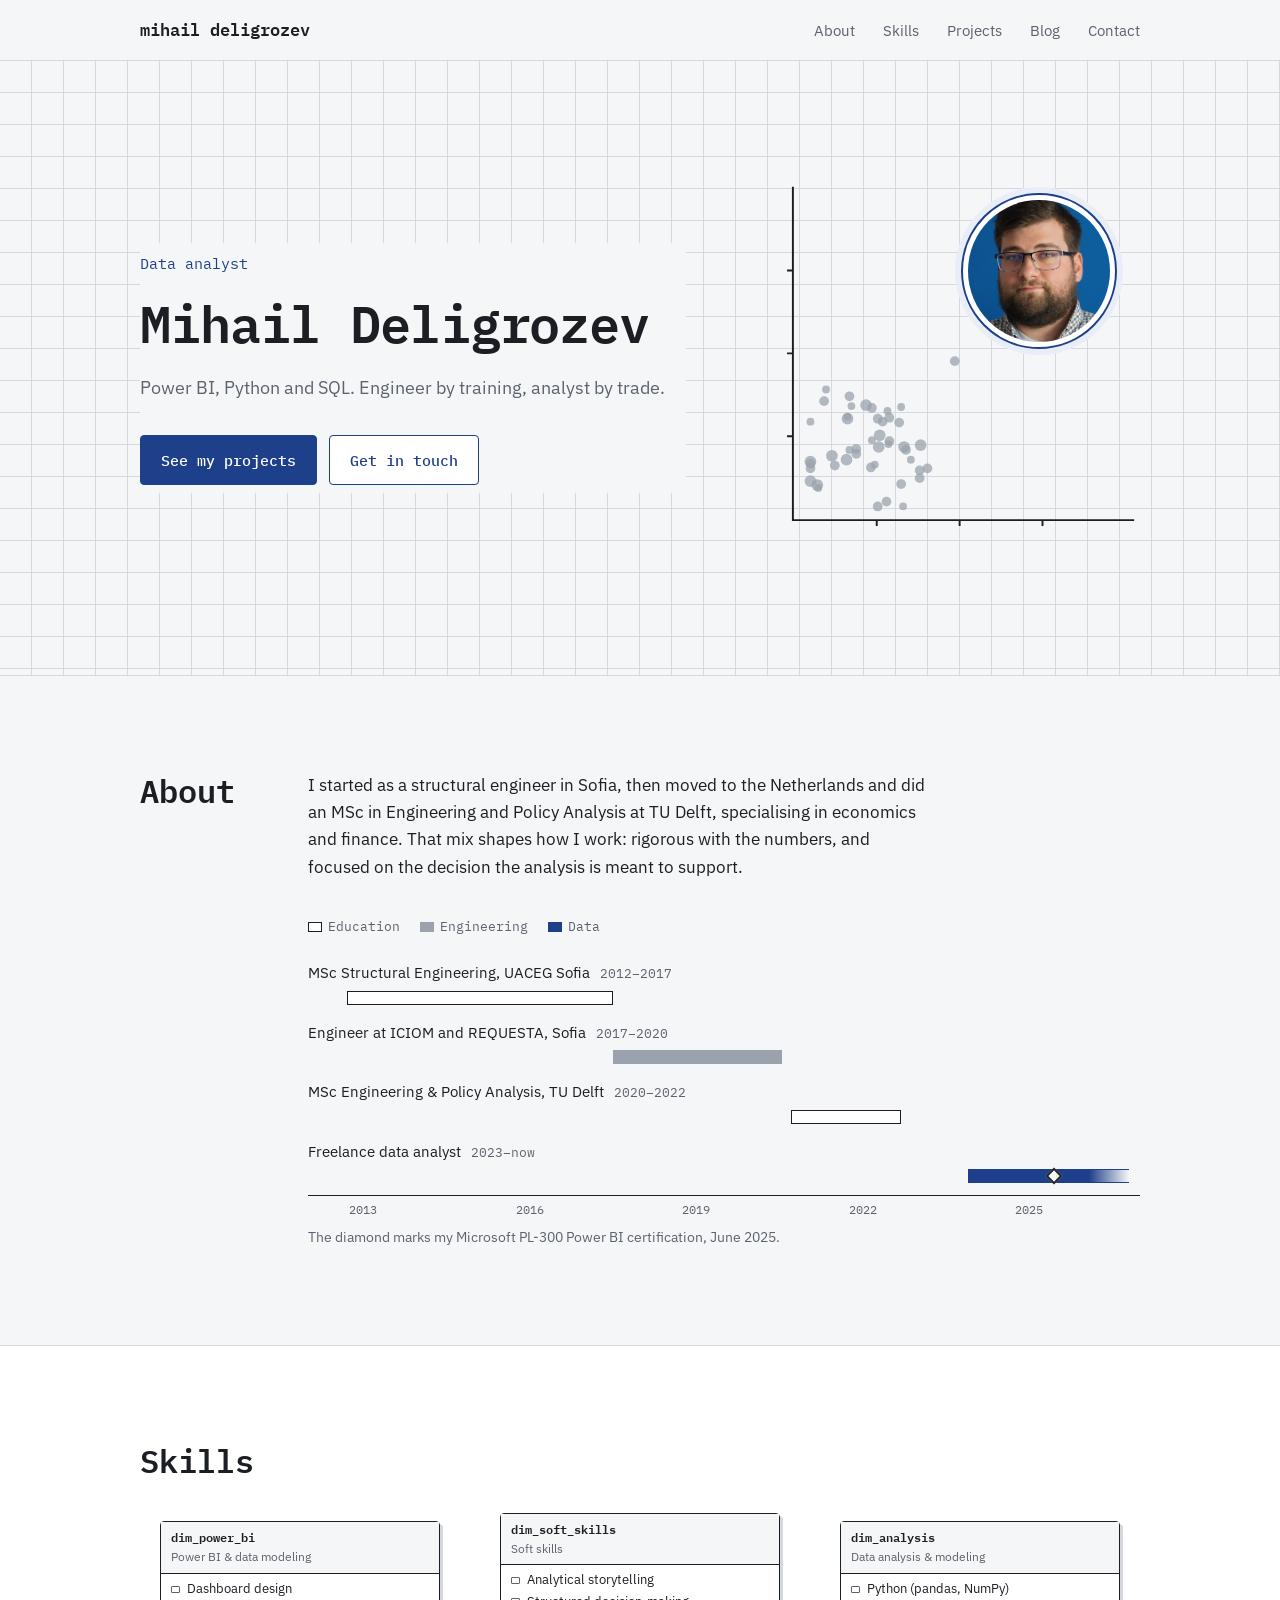
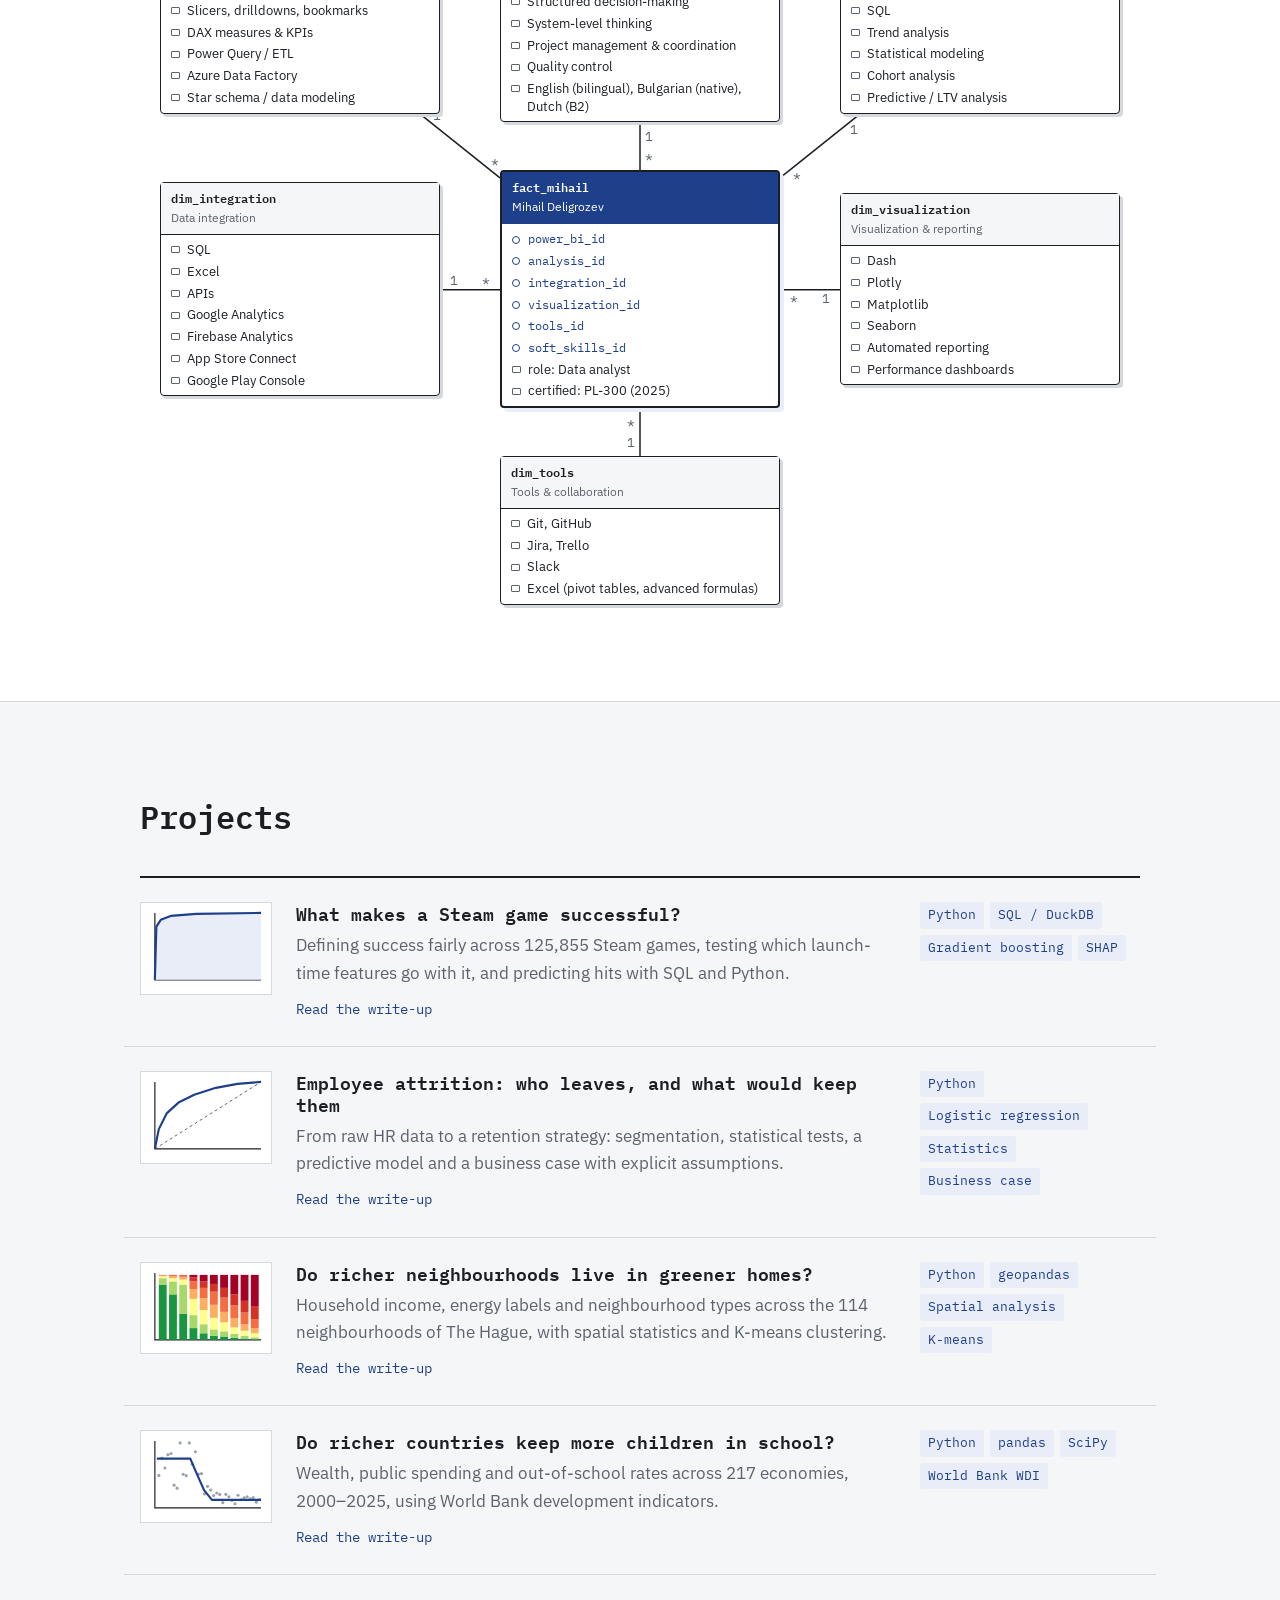
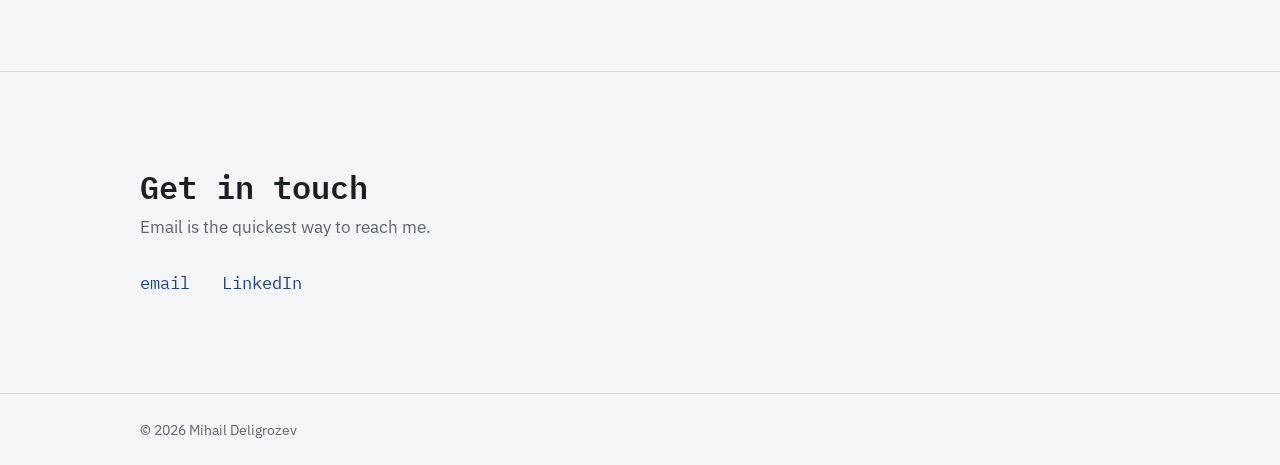
==== index.html @ f12d10a2 "Update outlier tooltip and email link text" ====
<!doctype html>
<html lang="en">
<head>
  <meta charset="utf-8">
  <meta name="viewport" content="width=device-width, initial-scale=1">
  <title>Mihail Deligrozev | Data Analyst</title>
  <meta name="description" content="Mihail Deligrozev, data analyst in the Netherlands working with Power BI, Python and SQL.">
  <link rel="preconnect" href="https://fonts.googleapis.com">
  <link rel="preconnect" href="https://fonts.gstatic.com" crossorigin>
  <link href="https://fonts.googleapis.com/css2?family=IBM+Plex+Mono:wght@400;500;600&family=IBM+Plex+Sans:wght@400;500;600&display=swap" rel="stylesheet">
  <link rel="stylesheet" href="style.css">
</head>
<body>

  <a class="skip" href="#work">Skip to projects</a>

  <header class="site-header">
    <div class="wrap header-inner">
      <a class="logo" href="#top">mihail deligrozev</a>
      <nav aria-label="Main">
        <a href="#about">About</a>
        <a href="#skills">Skills</a>
        <a href="#work">Projects</a>
        <a href="blog/">Blog</a>
        <a href="#contact">Contact</a>
      </nav>
    </div>
  </header>

  <main id="top">

    <!-- Hero -->
    <section class="hero">
      <div class="wrap hero-grid">
        <div class="hero-text">
          <p class="hero-kicker">Data analyst</p>
          <h1>Mihail Deligrozev</h1>
          <p class="lead">
            Power BI, Python and SQL. Engineer by training, analyst by trade.
          </p>
          <div class="actions">
            <a class="btn btn-primary" href="#work">See my projects</a>
            <a class="btn btn-ghost" href="#contact">Get in touch</a>
          </div>
        </div>

        <figure class="scatter" aria-label="Scatter plot with my photo as the outlier">
          <svg class="sc-plot" viewBox="0 0 400 400" aria-hidden="true">
            <path class="sc-axis" d="M44 14 V356 H394"/>
            <g class="sc-ticks"><path d="M44 270 h-6 M44 185 h-6 M44 100 h-6 M130 356 v6 M215 356 v6 M300 356 v6"/></g>
            <g class="sc-dots"><circle cx="84" cy="290" r="6"/><circle cx="62" cy="298" r="5"/><circle cx="155" cy="319" r="5"/><circle cx="165" cy="294" r="4"/><circle cx="62" cy="255" r="4"/><circle cx="100" cy="252" r="6"/><circle cx="102" cy="229" r="5"/><circle cx="78" cy="222" r="4"/><circle cx="160" cy="284" r="5"/><circle cx="76" cy="234" r="5"/><circle cx="62" cy="303" r="5"/><circle cx="104" cy="239" r="4"/><circle cx="102" cy="284" r="4"/><circle cx="125" cy="241" r="5"/><circle cx="125" cy="274" r="4"/><circle cx="69" cy="320" r="6"/><circle cx="142" cy="278" r="4"/><circle cx="157" cy="342" r="4"/><circle cx="62" cy="296" r="6"/><circle cx="87" cy="300" r="5"/><circle cx="141" cy="244" r="4"/><circle cx="132" cy="281" r="6"/><circle cx="136" cy="255" r="5"/><circle cx="133" cy="269" r="6"/><circle cx="143" cy="251" r="5"/><circle cx="109" cy="283" r="5"/><circle cx="99" cy="294" r="6"/><circle cx="109" cy="288" r="5"/><circle cx="210" cy="193" r="5"/><circle cx="143" cy="275" r="5"/><circle cx="70" cy="323" r="4"/><circle cx="158" cy="281" r="6"/><circle cx="131" cy="342" r="5"/><circle cx="155" cy="240" r="4"/><circle cx="182" cy="303" r="5"/><circle cx="175" cy="279" r="6"/><circle cx="174" cy="313" r="5"/><circle cx="153" cy="256" r="5"/><circle cx="124" cy="302" r="5"/><circle cx="131" cy="252" r="5"/><circle cx="119" cy="238" r="6"/><circle cx="100" cy="250" r="4"/><circle cx="174" cy="305" r="5"/><circle cx="140" cy="337" r="5"/><circle cx="62" cy="316" r="6"/><circle cx="128" cy="299" r="4"/></g>
          </svg>
          <div class="sc-point" tabindex="0" data-tip="outlier">
            <img src="images/mihail.jpg" alt="Portrait of Mihail Deligrozev" width="640" height="800">
          </div>
        </figure>
      </div>
    </section>

    <!-- About -->
    <section id="about" class="section">
      <div class="wrap about">
        <h2>About</h2>
        
        <div class="about-text">
          <p>
            I started as a structural engineer in Sofia, then moved to the Netherlands
            and did an MSc in Engineering and Policy Analysis at TU Delft, specialising
            in economics and finance. That mix shapes how I work: rigorous with the
            numbers, and focused on the decision the analysis is meant to support.
          </p>

          <!-- Career as a Gantt chart. Bars are placed with --s (start) and --e (end) in years. -->
          <figure class="gantt" aria-label="Career timeline">
            <ul class="gantt-legend">
              <li class="k-edu">Education</li>
              <li class="k-eng">Engineering</li>
              <li class="k-data">Data</li>
            </ul>
            <ol class="gantt-rows">
              <li tabindex="0" data-tip="UACEG Sofia, Sep 2012 – Jul 2017" class="k-edu" style="--s:2012.7; --e:2017.5">
                <span class="g-label">MSc Structural Engineering, UACEG Sofia <span class="g-years">2012–2017</span></span>
                <span class="g-track"><span class="g-bar"></span></span>
              </li>
              <li tabindex="0" data-tip="Jr Project Engineer at ICIOM (2017–2019), then Civil Engineer at REQUESTA (2020)" class="k-eng" style="--s:2017.5; --e:2020.55">
                <span class="g-label">Engineer at ICIOM and REQUESTA, Sofia <span class="g-years">2017–2020</span></span>
                <span class="g-track"><span class="g-bar"></span></span>
              </li>
              <li tabindex="0" data-tip="TU Delft, Sep 2020 – Sep 2022: economics, finance and decision-making theory" class="k-edu" style="--s:2020.7; --e:2022.7">
                <span class="g-label">MSc Engineering &amp; Policy Analysis, TU Delft <span class="g-years">2020–2022</span></span>
                <span class="g-track"><span class="g-bar"></span></span>
              </li>
              <li tabindex="0" data-tip="Dec 2023 – now: CARDE.IO, Arendoo, Able and Cyborg Games" class="k-data g-ongoing" style="--s:2023.9; --e:2026.8">
                <span class="g-label">Freelance data analyst <span class="g-years">2023–now</span></span>
                <span class="g-track"><span class="g-bar"></span><span class="g-mark" style="--m:2025.45" tabindex="0" data-tip="Microsoft Certified: Power BI Data Analyst Associate (PL-300), June 2025"></span></span>
              </li>
            </ol>
            <div class="gantt-axis" aria-hidden="true">
              <span style="--y:2013">2013</span><span style="--y:2016">2016</span><span style="--y:2019">2019</span><span style="--y:2022">2022</span><span style="--y:2025">2025</span>
            </div>
            <figcaption>The diamond marks my Microsoft PL-300 Power BI certification, June 2025.</figcaption>
          </figure>
        </div>
      </div>
    </section>

    <!-- Skills: taken from the CV -->
    <section id="skills" class="section section-alt">
      <div class="wrap">
        <h2>Skills</h2>
        <p class="section-intro"></p>
        <div class="star" aria-label="Skills shown as a star schema">
          <section class="st-table st-fact-pos st-fact" data-key="fact_mihail">
            <header><span class="st-name">fact_mihail</span><span class="st-title">Mihail Deligrozev</span></header>
            <ul><li tabindex="0" data-tip="Key to dim_power_bi" data-ref="dim_power_bi"><span class="st-fk">power_bi_id</span></li><li tabindex="0" data-tip="Key to dim_analysis" data-ref="dim_analysis"><span class="st-fk">analysis_id</span></li><li tabindex="0" data-tip="Key to dim_integration" data-ref="dim_integration"><span class="st-fk">integration_id</span></li><li tabindex="0" data-tip="Key to dim_visualization" data-ref="dim_visualization"><span class="st-fk">visualization_id</span></li><li tabindex="0" data-tip="Key to dim_tools" data-ref="dim_tools"><span class="st-fk">tools_id</span></li><li tabindex="0" data-tip="Key to dim_soft_skills" data-ref="dim_soft_skills"><span class="st-fk">soft_skills_id</span></li><li tabindex="0" data-tip="Freelance since 2023, looking for a permanent role">role: Data analyst</li><li tabindex="0" data-tip="Microsoft Certified: Power BI Data Analyst Associate, June 2025">certified: PL-300 (2025)</li></ul>
          </section>
          <section class="st-table d1" data-key="dim_power_bi">
            <header><span class="st-name">dim_power_bi</span><span class="st-title">Power BI &amp; data modeling</span></header>
            <ul><li tabindex="0" data-tip="7 dashboards for CARDE.IO, a daily property dashboard for Arendoo and an HR dashboard for Able">Dashboard design</li><li tabindex="0" data-tip="Interactive navigation in my clients' Power BI reports">Slicers, drilldowns, bookmarks</li><li tabindex="0" data-tip="Retention, churn and revenue measures (CARDE.IO); occupancy and RevPAR (Arendoo)">DAX measures &amp; KPIs</li><li tabindex="0" data-tip="Combining bookings, Google Analytics, weather APIs and competitor pricing for Arendoo">Power Query / ETL</li><li tabindex="0" data-tip="Cloud ETL: building and scheduling data pipelines">Azure Data Factory</li><li tabindex="0" data-tip="The star schema behind CARDE.IO's player analytics platform">Star schema / data modeling</li></ul>
          </section>
          <section class="st-table d2" data-key="dim_analysis">
            <header><span class="st-name">dim_analysis</span><span class="st-title">Data analysis &amp; modeling</span></header>
            <ul><li tabindex="0" data-tip="All four projects on this site, plus the LTV models for Cyborg Games">Python (pandas, NumPy)</li><li tabindex="0" data-tip="DuckDB tables, joins and window functions in the Steam project">SQL</li><li tabindex="0" data-tip="Out-of-school trends from 2000 to 2024 in the World Bank project">Trend analysis</li><li tabindex="0" data-tip="Chi-square, Mann-Whitney and Spearman tests with bootstrap intervals across my projects">Statistical modeling</li><li tabindex="0" data-tip="Cohort-based LTV by channel, platform and country for Cyborg Games">Cohort analysis</li><li tabindex="0" data-tip="Hit prediction (AUC 0.80), attrition model (AUC 0.82) and LTV projections">Predictive / LTV analysis</li></ul>
          </section>
          <section class="st-table d3" data-key="dim_integration">
            <header><span class="st-name">dim_integration</span><span class="st-title">Data integration</span></header>
            <ul><li tabindex="0" data-tip="Querying and joining data from different sources">SQL</li><li tabindex="0" data-tip="Pivot tables and advanced formulas">Excel</li><li tabindex="0" data-tip="Weather and pricing APIs (Arendoo); app store and ad platform APIs (Cyborg Games)">APIs</li><li tabindex="0" data-tip="Website data in Arendoo's property dashboard">Google Analytics</li><li tabindex="0" data-tip="Player data in Cyborg Games' acquisition analysis">Firebase Analytics</li><li tabindex="0" data-tip="iOS acquisition data for Cyborg Games">App Store Connect</li><li tabindex="0" data-tip="Android acquisition data for Cyborg Games">Google Play Console</li></ul>
          </section>
          <section class="st-table d4" data-key="dim_visualization">
            <header><span class="st-name">dim_visualization</span><span class="st-title">Visualization &amp; reporting</span></header>
            <ul><li tabindex="0" data-tip="Python framework for interactive web dashboards">Dash</li><li tabindex="0" data-tip="Interactive charts in Python">Plotly</li><li tabindex="0" data-tip="The charts in my portfolio notebooks">Matplotlib</li><li tabindex="0" data-tip="Statistical charts in my portfolio notebooks">Seaborn</li><li tabindex="0" data-tip="Weekly owner reports (Arendoo) and downloadable performance reports (Able)">Automated reporting</li><li tabindex="0" data-tip="Churn alerts and player segmentation (CARDE.IO); employee benchmarking (Able)">Performance dashboards</li></ul>
          </section>
          <section class="st-table d6" data-key="dim_tools">
            <header><span class="st-name">dim_tools</span><span class="st-title">Tools &amp; collaboration</span></header>
            <ul><li tabindex="0" data-tip="Version control; this site is hosted on GitHub Pages">Git, GitHub</li><li tabindex="0" data-tip="Planning and tracking work with clients">Jira, Trello</li><li tabindex="0" data-tip="Day-to-day communication with client teams">Slack</li><li tabindex="0" data-tip="Quick analysis, pivot tables and advanced formulas">Excel (pivot tables, advanced formulas)</li></ul>
          </section>
          <section class="st-table d5" data-key="dim_soft_skills">
            <header><span class="st-name">dim_soft_skills</span><span class="st-title">Soft skills</span></header>
            <ul><li tabindex="0" data-tip="Turning findings into a clear story, like the write-ups on this site">Analytical storytelling</li><li tabindex="0" data-tip="Decision-making theory from my TU Delft MSc">Structured decision-making</li><li tabindex="0" data-tip="System dynamics at TU Delft, and years of structural engineering">System-level thinking</li><li tabindex="0" data-tip="Managing construction timelines and teams at ICIOM">Project management &amp; coordination</li><li tabindex="0" data-tip="On-site inspections and compliance checks at ICIOM">Quality control</li><li tabindex="0" data-tip="Comfortable working in English and Dutch">English (bilingual), Bulgarian (native), Dutch (B2)</li></ul>
          </section>
          <svg class="st-lines" aria-hidden="true"></svg>
        </div>
      </div>
    </section>

    <!-- Projects -->
    <section id="work" class="section">
      <div class="wrap">
        <h2>Projects</h2>
        <p class="section-intro"></p>

        <ul class="projects">
          <li class="project">
            <figure class="thumb" data-tip="Lorenz curve: the top 1% of games hold 80% of all reviews"><svg viewBox="0 0 120 80" role="img" aria-label="Lorenz curve: a few games get most reviews"><path class="t-axis" d="M8 4 V72 H116"/><path class="t-ref" d="M8 72 L116 4"/><path class="t-fill" d="M8 72 L9.5 18 L14 11 L24 7 L50 5 L116 4 V72 Z"/><path class="t-line" pathLength="1" d="M8 72 L9.5 18 L14 11 L24 7 L50 5 L116 4"/></svg></figure>
            <div class="project-main">
              <h3><a href="blog/steam-games.html">What makes a Steam game successful?</a></h3>
              <p>Defining success fairly across 125,855 Steam games, testing which launch-time features go with it, and predicting hits with SQL and Python.</p>
              <span class="read-more" aria-hidden="true">Read the write-up</span>
            </div>
            <ul class="tags"><li>Python</li><li>SQL / DuckDB</li><li>Gradient boosting</li><li>SHAP</li></ul>
          </li>

          <li class="project">
            <figure class="thumb" data-tip="ROC curve: the logistic regression reaches AUC 0.82"><svg viewBox="0 0 120 80" role="img" aria-label="ROC curve of the attrition model"><path class="t-axis" d="M8 4 V72 H116"/><path class="t-ref" d="M8 72 L116 4"/><path class="t-line" pathLength="1" d="M8 72 L12 52 L20 36 L32 25 L48 17 L70 10 L92 6 L116 4"/></svg></figure>
            <div class="project-main">
              <h3><a href="blog/hr-attrition.html">Employee attrition: who leaves, and what would keep them</a></h3>
              <p>From raw HR data to a retention strategy: segmentation, statistical tests, a predictive model and a business case with explicit assumptions.</p>
              <span class="read-more" aria-hidden="true">Read the write-up</span>
            </div>
            <ul class="tags"><li>Python</li><li>Logistic regression</li><li>Statistics</li><li>Business case</li></ul>
          </li>

          <li class="project">
            <figure class="thumb" data-tip="Label mix per neighbourhood, from mostly A (green) to mostly G (red)"><svg viewBox="0 0 120 80" role="img" aria-label="Energy label mix per neighbourhood, best to worst"><path class="t-axis" d="M8 4 V72 H116"/><rect x="12" y="15.9" width="8" height="56.1" fill="#1a9641"/><rect x="12" y="9.3" width="8" height="6.6" fill="#a6d96a"/><rect x="12" y="7.3" width="8" height="2.0" fill="#ffff8c"/><rect x="12" y="6.7" width="8" height="0.7" fill="#fdae61"/><rect x="12" y="6.0" width="8" height="0.7" fill="#f46d43"/><rect x="22.4" y="25.8" width="8" height="46.2" fill="#1a9641"/><rect x="22.4" y="12.6" width="8" height="13.2" fill="#a6d96a"/><rect x="22.4" y="9.3" width="8" height="3.3" fill="#ffff8c"/><rect x="22.4" y="7.3" width="8" height="2.0" fill="#fdae61"/><rect x="22.4" y="6.0" width="8" height="1.3" fill="#f46d43"/><rect x="32.8" y="45.6" width="8" height="26.4" fill="#1a9641"/><rect x="32.8" y="15.9" width="8" height="29.7" fill="#a6d96a"/><rect x="32.8" y="10.6" width="8" height="5.3" fill="#ffff8c"/><rect x="32.8" y="8.0" width="8" height="2.6" fill="#fdae61"/><rect x="32.8" y="6.7" width="8" height="1.3" fill="#f46d43"/><rect x="32.8" y="6.0" width="8" height="0.7" fill="#d73027"/><rect x="43.199999999999996" y="60.1" width="8" height="11.9" fill="#1a9641"/><rect x="43.199999999999996" y="46.9" width="8" height="13.2" fill="#a6d96a"/><rect x="43.199999999999996" y="30.4" width="8" height="16.5" fill="#ffff8c"/><rect x="43.199999999999996" y="20.5" width="8" height="9.9" fill="#fdae61"/><rect x="43.199999999999996" y="12.6" width="8" height="7.9" fill="#f46d43"/><rect x="43.199999999999996" y="8.6" width="8" height="4.0" fill="#d73027"/><rect x="43.199999999999996" y="6.0" width="8" height="2.6" fill="#a50026"/><rect x="53.599999999999994" y="65.4" width="8" height="6.6" fill="#1a9641"/><rect x="53.599999999999994" y="56.2" width="8" height="9.2" fill="#a6d96a"/><rect x="53.599999999999994" y="41.6" width="8" height="14.5" fill="#ffff8c"/><rect x="53.599999999999994" y="29.8" width="8" height="11.9" fill="#fdae61"/><rect x="53.599999999999994" y="19.2" width="8" height="10.6" fill="#f46d43"/><rect x="53.599999999999994" y="12.6" width="8" height="6.6" fill="#d73027"/><rect x="53.599999999999994" y="6.0" width="8" height="6.6" fill="#a50026"/><rect x="63.99999999999999" y="68.0" width="8" height="4.0" fill="#1a9641"/><rect x="63.99999999999999" y="61.4" width="8" height="6.6" fill="#a6d96a"/><rect x="63.99999999999999" y="49.6" width="8" height="11.9" fill="#ffff8c"/><rect x="63.99999999999999" y="36.4" width="8" height="13.2" fill="#fdae61"/><rect x="63.99999999999999" y="23.2" width="8" height="13.2" fill="#f46d43"/><rect x="63.99999999999999" y="15.2" width="8" height="7.9" fill="#d73027"/><rect x="63.99999999999999" y="6.0" width="8" height="9.2" fill="#a50026"/><rect x="74.39999999999999" y="68.7" width="8" height="3.3" fill="#1a9641"/><rect x="74.39999999999999" y="63.4" width="8" height="5.3" fill="#a6d96a"/><rect x="74.39999999999999" y="54.2" width="8" height="9.2" fill="#ffff8c"/><rect x="74.39999999999999" y="43.6" width="8" height="10.6" fill="#fdae61"/><rect x="74.39999999999999" y="29.1" width="8" height="14.5" fill="#f46d43"/><rect x="74.39999999999999" y="19.2" width="8" height="9.9" fill="#d73027"/><rect x="74.39999999999999" y="6.0" width="8" height="13.2" fill="#a50026"/><rect x="84.8" y="70.0" width="8" height="2.0" fill="#1a9641"/><rect x="84.8" y="66.1" width="8" height="4.0" fill="#a6d96a"/><rect x="84.8" y="59.5" width="8" height="6.6" fill="#ffff8c"/><rect x="84.8" y="50.2" width="8" height="9.2" fill="#fdae61"/><rect x="84.8" y="37.0" width="8" height="13.2" fill="#f46d43"/><rect x="84.8" y="25.8" width="8" height="11.2" fill="#d73027"/><rect x="84.8" y="6.0" width="8" height="19.8" fill="#a50026"/><rect x="95.2" y="70.7" width="8" height="1.3" fill="#1a9641"/><rect x="95.2" y="68.0" width="8" height="2.6" fill="#a6d96a"/><rect x="95.2" y="62.8" width="8" height="5.3" fill="#ffff8c"/><rect x="95.2" y="56.2" width="8" height="6.6" fill="#fdae61"/><rect x="95.2" y="44.3" width="8" height="11.9" fill="#f46d43"/><rect x="95.2" y="32.4" width="8" height="11.9" fill="#d73027"/><rect x="95.2" y="6.0" width="8" height="26.4" fill="#a50026"/><rect x="105.60000000000001" y="71.3" width="8" height="0.7" fill="#1a9641"/><rect x="105.60000000000001" y="69.4" width="8" height="2.0" fill="#a6d96a"/><rect x="105.60000000000001" y="65.4" width="8" height="4.0" fill="#ffff8c"/><rect x="105.60000000000001" y="60.1" width="8" height="5.3" fill="#fdae61"/><rect x="105.60000000000001" y="50.9" width="8" height="9.2" fill="#f46d43"/><rect x="105.60000000000001" y="37.7" width="8" height="13.2" fill="#d73027"/><rect x="105.60000000000001" y="6.0" width="8" height="31.7" fill="#a50026"/></svg></figure>
            <div class="project-main">
              <h3><a href="blog/hague-energy-labels.html">Do richer neighbourhoods live in greener homes?</a></h3>
              <p>Household income, energy labels and neighbourhood types across the 114 neighbourhoods of The Hague, with spatial statistics and K-means clustering.</p>
              <span class="read-more" aria-hidden="true">Read the write-up</span>
            </div>
            <ul class="tags"><li>Python</li><li>geopandas</li><li>Spatial analysis</li><li>K-means</li></ul>
          </li>

          <li class="project">
            <figure class="thumb" data-tip="Out-of-school rates drop steeply between $2,000 and $4,000 GDP per capita"><svg viewBox="0 0 120 80" role="img" aria-label="Out-of-school rate falling with national wealth"><path class="t-axis" d="M8 4 V72 H116"/><g class="t-dots"><circle cx="12.0" cy="39.1" r="1.6"/><circle cx="15.1" cy="21.5" r="1.6"/><circle cx="18.2" cy="31.5" r="1.6"/><circle cx="21.3" cy="18.0" r="1.6"/><circle cx="24.4" cy="16.8" r="1.6"/><circle cx="27.5" cy="49.0" r="1.6"/><circle cx="30.6" cy="52.0" r="1.6"/><circle cx="33.7" cy="6.0" r="1.6"/><circle cx="36.8" cy="37.9" r="1.6"/><circle cx="39.9" cy="39.3" r="1.6"/><circle cx="43.0" cy="6.0" r="1.6"/><circle cx="46.1" cy="27.6" r="1.6"/><circle cx="49.2" cy="15.0" r="1.6"/><circle cx="52.3" cy="37.8" r="1.6"/><circle cx="55.4" cy="37.3" r="1.6"/><circle cx="58.5" cy="57.9" r="1.6"/><circle cx="61.6" cy="50.2" r="1.6"/><circle cx="64.7" cy="54.0" r="1.6"/><circle cx="67.8" cy="59.6" r="1.6"/><circle cx="70.9" cy="57.0" r="1.6"/><circle cx="74.0" cy="58.4" r="1.6"/><circle cx="77.1" cy="66.8" r="1.6"/><circle cx="80.2" cy="58.3" r="1.6"/><circle cx="83.3" cy="60.8" r="1.6"/><circle cx="86.4" cy="64.6" r="1.6"/><circle cx="89.5" cy="67.9" r="1.6"/><circle cx="92.6" cy="59.2" r="1.6"/><circle cx="95.7" cy="63.8" r="1.6"/><circle cx="98.8" cy="61.8" r="1.6"/><circle cx="101.9" cy="60.8" r="1.6"/><circle cx="105.0" cy="62.8" r="1.6"/><circle cx="108.1" cy="61.6" r="1.6"/><circle cx="111.2" cy="66.3" r="1.6"/><circle cx="114.3" cy="63.7" r="1.6"/></g><path class="t-line" pathLength="1" d="M10 22 H44 L50 36 L58 54 L66 64 H116"/></svg></figure>
            <div class="project-main">
              <h3><a href="blog/education-spending.html">Do richer countries keep more children in school?</a></h3>
              <p>Wealth, public spending and out-of-school rates across 217 economies, 2000–2025, using World Bank development indicators.</p>
              <span class="read-more" aria-hidden="true">Read the write-up</span>
            </div>
            <ul class="tags"><li>Python</li><li>pandas</li><li>SciPy</li><li>World Bank WDI</li></ul>
          </li>
        </ul>
      </div>
    </section>

    <!-- Contact -->
    <section id="contact" class="section contact">
      <div class="wrap">
        <h2>Get in touch</h2>
        <p class="section-intro">Email is the quickest way to reach me.</p>
        <!-- Replace the GitHub and Kaggle links with your own -->
        <ul class="contact-links">
          <li><a href="m.deligrozev@gmail.com">email</a></li>
          <li><a href="https://www.linkedin.com/in/mihail-deligrozev/">LinkedIn</a></li>
        </ul>
      </div>
    </section>

  </main>

  <footer class="site-footer">
    <div class="wrap">
      <p>© 2026 Mihail Deligrozev</p>
    </div>
  </footer>

<script src="site.js" defer></script>
</body>
</html>
---- style.css ----
/* ===== Tokens ===== */
:root {
  --paper: #f5f6f7;      /* cool off-white background */
  --surface: #ffffff;
  --ink: #1b1f24;        /* main text */
  --muted: #5b636e;      /* secondary text */
  --rule: #d5d9de;       /* lines and borders */
  --delft: #1e3f8a;      /* accent: Delft blue */
  --delft-tint: #e8edf7;

  --mono: "IBM Plex Mono", ui-monospace, monospace;
  --sans: "IBM Plex Sans", system-ui, sans-serif;

  --wrap: 1080px;
  --gutter: clamp(16px, 4vw, 40px);
}

/* ===== Base ===== */
*, *::before, *::after { box-sizing: border-box; }

html { scroll-behavior: smooth; }
@media (prefers-reduced-motion: reduce) {
  html { scroll-behavior: auto; }
}

body {
  margin: 0;
  background: var(--paper);
  color: var(--ink);
  font-family: var(--sans);
  font-size: 1.0625rem;
  line-height: 1.6;
  -webkit-font-smoothing: antialiased;
}

h1, h2, h3 {
  font-family: var(--mono);
  font-weight: 600;
  line-height: 1.2;
  margin: 0;
}

p { margin: 0; }

a { color: var(--delft); }

:focus-visible {
  outline: 2px solid var(--delft);
  outline-offset: 3px;
  border-radius: 2px;
}

.wrap {
  max-width: var(--wrap);
  margin: 0 auto;
  padding: 0 var(--gutter);
}

.skip {
  position: absolute;
  left: -9999px;
}
.skip:focus {
  left: 16px;
  top: 16px;
  background: var(--surface);
  padding: 8px 12px;
  z-index: 10;
}

/* ===== Header ===== */
.site-header {
  position: sticky;
  top: 0;
  z-index: 5;
  background: rgba(245, 246, 247, 0.92);
  backdrop-filter: blur(6px);
  border-bottom: 1px solid var(--rule);
}

.header-inner {
  display: flex;
  align-items: center;
  justify-content: space-between;
  gap: 16px;
  height: 60px;
}

.logo {
  font-family: var(--mono);
  font-weight: 600;
  color: var(--ink);
  text-decoration: none;
}

.site-header nav {
  display: flex;
  gap: clamp(12px, 3vw, 28px);
}

.site-header nav a {
  color: var(--muted);
  text-decoration: none;
  font-size: 0.95rem;
}
.site-header nav a:hover { color: var(--ink); }

/* ===== Hero ===== */
.hero {
  /* faint engineering grid */
  background-image:
    linear-gradient(var(--rule) 1px, transparent 1px),
    linear-gradient(90deg, var(--rule) 1px, transparent 1px);
  background-size: 32px 32px;
  background-position: -1px -1px;
  border-bottom: 1px solid var(--rule);
}

.hero-grid {
  display: grid;
  grid-template-columns: 1.4fr 1fr;
  gap: clamp(32px, 5vw, 64px);
  align-items: center;
  padding-top: clamp(56px, 9vw, 112px);
  padding-bottom: clamp(56px, 9vw, 112px);
}

.hero-text {
  background: var(--paper);
  padding: 8px 0;
}

.hero-kicker {
  font-family: var(--mono);
  color: var(--delft);
  font-size: 0.95rem;
  margin-bottom: 16px;
}

.hero h1 {
  font-size: clamp(2rem, 4.6vw, 3.25rem);
  letter-spacing: -0.02em;
  max-width: 18ch;
}

.lead {
  margin-top: 20px;
  color: var(--muted);
  font-size: 1.125rem;
  max-width: 52ch;
}

.actions {
  display: flex;
  flex-wrap: wrap;
  gap: 12px;
  margin-top: 32px;
}

.btn {
  display: inline-block;
  padding: 12px 20px;
  font-family: var(--mono);
  font-size: 0.95rem;
  font-weight: 500;
  text-decoration: none;
  border: 1px solid var(--delft);
  border-radius: 4px;
}

.btn-primary {
  background: var(--delft);
  color: #fff;
}
.btn-primary:hover { background: #17326f; }

.btn-ghost {
  background: var(--surface);
  color: var(--delft);
}
.btn-ghost:hover { background: var(--delft-tint); }

/* Spec sheet, like the title block on a technical drawing */
.spec {
  margin: 0;
  background: var(--surface);
  border: 2px solid var(--ink);
}

.spec div {
  display: grid;
  grid-template-columns: 7.5rem 1fr;
  border-bottom: 1px solid var(--ink);
}
.spec div:last-child { border-bottom: 0; }

.spec dt {
  font-family: var(--mono);
  font-size: 0.85rem;
  color: var(--muted);
  padding: 12px 14px;
  border-right: 1px solid var(--ink);
}

.spec dd {
  margin: 0;
  padding: 12px 14px;
  font-size: 0.95rem;
}

/* Skills table uses the spec sheet with a wider label column */
.skills {
  margin-top: 32px;
}
.skills div { grid-template-columns: 15rem 1fr; }
.skills dt { font-size: 0.9rem; color: var(--ink); font-weight: 500; }
.skills dd { color: var(--muted); }

/* ===== Sections ===== */
.section {
  padding: clamp(56px, 8vw, 96px) 0;
}

.section-alt {
  background: var(--surface);
  border-top: 1px solid var(--rule);
  border-bottom: 1px solid var(--rule);
}

.section h2 {
  font-size: clamp(1.5rem, 3vw, 2rem);
}

.section-intro {
  margin-top: 8px;
  color: var(--muted);
  max-width: 60ch;
}

/* ===== Projects ===== */
.projects {
  list-style: none;
  margin: 40px 0 0;
  padding: 0;
  border-top: 2px solid var(--ink);
}

.project {
  position: relative;          /* lets the title link cover the whole row */
  display: grid;
  grid-template-columns: 1fr 260px;
  gap: 24px;
  padding: 24px 16px;
  margin: 0 -16px;
  border-bottom: 1px solid var(--rule);
  cursor: pointer;
  transition: background-color 0.15s ease;
}

.project:hover,
.project:focus-within {
  background: var(--surface);
}

/* Stretch the title link over the full row so the whole project is clickable */
.project h3 a::after {
  content: "";
  position: absolute;
  inset: 0;
}

.project .read-more {
  display: inline-block;
  margin-top: 12px;
  font-family: var(--mono);
  font-size: 0.85rem;
  color: var(--delft);
}

.project h3 {
  font-size: 1.15rem;
}

.project h3 a {
  color: var(--ink);
  text-decoration: none;
  background-image: linear-gradient(var(--delft), var(--delft));
  background-size: 0 2px;
  background-position: 0 100%;
  background-repeat: no-repeat;
  transition: background-size 0.2s ease;
}
.project:hover h3 a,
.project h3 a:focus-visible {
  color: var(--delft);
  background-size: 100% 2px;
}

.project .project-client {
  margin-top: 4px;
  font-family: var(--mono);
  font-size: 0.85rem;
  color: var(--delft);
}

.project p {
  margin-top: 8px;
  color: var(--muted);
  max-width: 60ch;
}

.tags {
  list-style: none;
  margin: 0;
  padding: 0;
  display: flex;
  flex-wrap: wrap;
  align-content: flex-start;
  gap: 6px;
}

.tags li {
  font-family: var(--mono);
  font-size: 0.8rem;
  padding: 3px 8px;
  background: var(--delft-tint);
  color: var(--delft);
  border-radius: 3px;
}

/* ===== About ===== */
.about {
  display: grid;
  grid-template-columns: 9rem 1fr;
  gap: 24px;
}

.about-text p {
  max-width: 62ch;
}
.about-text p + p { margin-top: 16px; }

/* ===== Contact ===== */
.contact {
  border-top: 1px solid var(--rule);
}

.contact-links {
  list-style: none;
  margin: 28px 0 0;
  padding: 0;
  display: flex;
  flex-wrap: wrap;
  gap: 12px 32px;
}

.contact-links a {
  font-family: var(--mono);
  font-size: 1.05rem;
}

.sr-only {
  position: absolute;
  width: 1px; height: 1px;
  overflow: hidden;
  clip: rect(0 0 0 0);
  white-space: nowrap;
}

/* ===== About: career Gantt chart ===== */
.gantt {
  --from: 2012;
  --span: 15;              /* 2012 to 2027 */
  margin: 36px 0 0;
}

.gantt-legend {
  list-style: none;
  display: flex;
  flex-wrap: wrap;
  gap: 8px 20px;
  margin: 0 0 16px;
  padding: 0;
  font-family: var(--mono);
  font-size: 0.8rem;
  color: var(--muted);
}
.gantt-legend li::before {
  content: "";
  display: inline-block;
  width: 14px; height: 10px;
  margin-right: 6px;
  vertical-align: -1px;
  background: var(--k);
  border: 1.5px solid var(--k-border, var(--k));
}

.k-edu  { --k: var(--surface); --k-border: var(--ink); }
.k-eng  { --k: #9aa3ad; }
.k-data { --k: var(--delft); }

.gantt-rows {
  list-style: none;
  margin: 0;
  padding: 0;
}

.gantt-rows li { padding: 8px 0; }

.g-label {
  display: block;
  font-size: 0.92rem;
  margin-bottom: 6px;
}
.g-years {
  font-family: var(--mono);
  font-size: 0.8rem;
  color: var(--muted);
  margin-left: 6px;
}

.g-track {
  position: relative;
  display: block;
  height: 14px;
}

.g-bar {
  position: absolute;
  top: 0; bottom: 0;
  left: calc((var(--s) - var(--from)) / var(--span) * 100%);
  width: calc((var(--e) - var(--s)) / var(--span) * 100%);
  background: var(--k);
  border: 1.5px solid var(--k-border, var(--k));
}

/* ongoing role fades out at the right end */
.g-ongoing .g-bar {
  background: linear-gradient(90deg, var(--k) 75%, transparent);
  border-right: 0;
}

.g-mark {
  position: absolute;
  top: 50%;
  left: calc((var(--m) - var(--from)) / var(--span) * 100%);
  width: 12px; height: 12px;
  background: var(--paper);
  border: 2px solid var(--ink);
  transform: translate(-50%, -50%) rotate(45deg);
}

.gantt-axis {
  position: relative;
  height: 24px;
  margin-top: 4px;
  border-top: 1.5px solid var(--ink);
  font-family: var(--mono);
  font-size: 0.75rem;
  color: var(--muted);
}
.gantt-axis span {
  position: absolute;
  top: 4px;
  left: calc((var(--y) - 2012) / 15 * 100%);
  transform: translateX(-50%);
}

.gantt figcaption {
  margin-top: 8px;
  font-size: 0.85rem;
  color: var(--muted);
}

/* ===== Skills: star schema ===== */
.star {
  position: relative;
  display: grid;
  grid-template-columns: repeat(3, 1fr);
  grid-template-areas:
    "d1 d5   d2"
    "d3 fact d4"
    ".  d6   .";
  gap: 48px 60px;
  margin-top: 32px;
  max-width: 960px;
  margin-left: auto;
  margin-right: auto;
  align-items: center;
}

.d1 { grid-area: d1; }
.d2 { grid-area: d2; }
.d3 { grid-area: d3; }
.d4 { grid-area: d4; }
.d5 { grid-area: d5; }
.d6 { grid-area: d6; }
.st-fact-pos { grid-area: fact; }

.st-lines {
  position: absolute;
  inset: 0;
  width: 100%;
  height: 100%;
  pointer-events: none;
  z-index: 0;
}
.st-rel  { stroke: var(--ink); stroke-width: 1.5; }
.st-card { font-family: var(--mono); font-size: 13px; fill: var(--muted); text-anchor: middle; }

.st-table {
  position: relative;
  z-index: 1;
  background: var(--surface);
  border: 1.5px solid var(--ink);
  border-radius: 4px;
  box-shadow: 3px 3px 0 var(--rule);
  font-size: 0.82rem;
}

.st-table header {
  padding: 6px 10px;
  border-bottom: 1.5px solid var(--ink);
  background: var(--paper);
}
.st-name {
  display: block;
  font-family: var(--mono);
  font-weight: 600;
  font-size: 0.78rem;
}
.st-title {
  display: block;
  font-size: 0.74rem;
  color: var(--muted);
}

.st-table ul {
  list-style: none;
  margin: 0;
  padding: 4px 0;
}
.st-table li {
  padding: 2px 10px 2px 26px;
  position: relative;
  line-height: 1.35;
}
/* column icon, like a field in a model view */
.st-table li::before {
  content: "";
  position: absolute;
  left: 10px; top: 0.55em;
  width: 9px; height: 7px;
  border: 1.5px solid var(--muted);
  border-radius: 1px;
}

/* the fact table stands out */
.st-fact { border-width: 2px; box-shadow: 4px 4px 0 var(--delft-tint); }
.st-fact header { background: var(--delft); border-bottom-color: var(--delft); }
.st-fact .st-name,
.st-fact .st-title { color: #fff; }
.st-fk { font-family: var(--mono); font-size: 0.76rem; color: var(--delft); }
.st-fact li:has(.st-fk)::before { border-color: var(--delft); border-radius: 50%; width: 8px; height: 8px; }

@media (max-width: 900px) {
  .star {
    grid-template-columns: 1fr;
    grid-template-areas: "fact" "d1" "d2" "d3" "d4" "d5" "d6";
    gap: 28px;
  }
  /* on narrow screens the dimensions stack, each joined to the fact table by a short line */
  .st-lines { display: none; }
  .st-table:not(.st-fact)::before {
    content: "";
    position: absolute;
    left: 50%;
    top: -29px;
    height: 28px;
    border-left: 1.5px solid var(--ink);
  }
}

/* ===== Projects: chart thumbnails (small multiples) ===== */
.project:has(.thumb) { grid-template-columns: 132px 1fr 220px; }

.thumb {
  margin: 0;
  background: var(--surface);
  border: 1px solid var(--rule);
  padding: 6px;
  align-self: start;
}
.thumb svg { display: block; width: 100%; height: auto; }

.t-axis { fill: none; stroke: var(--ink); stroke-width: 1.2; }
.t-ref  { fill: none; stroke: var(--muted); stroke-width: 1; stroke-dasharray: 3 3; }
.t-line { fill: none; stroke: var(--delft); stroke-width: 2.2; stroke-linejoin: round; }
.t-fill { fill: var(--delft-tint); }
.t-dots circle { fill: #9aa3ad; }

/* ===== Blog index ===== */
.page-head {
  padding: clamp(48px, 7vw, 88px) 0 0;
}

.page-head h1 {
  font-size: clamp(1.9rem, 4vw, 2.75rem);
  letter-spacing: -0.02em;
}

.site-header nav a[aria-current="page"] { color: var(--ink); }

/* ===== Blog post ===== */
.post {
  padding: clamp(40px, 6vw, 72px) 0 clamp(56px, 8vw, 96px);
}

.post-body {
  max-width: 720px;
}

.back {
  font-family: var(--mono);
  font-size: 0.9rem;
  text-decoration: none;
}
.back:hover { text-decoration: underline; }

.post h1 {
  margin-top: 24px;
  font-size: clamp(1.9rem, 4vw, 2.6rem);
  letter-spacing: -0.02em;
}

.post-lead {
  margin-top: 16px;
  font-size: 1.2rem;
  color: var(--muted);
}

.post .tags {
  margin-top: 20px;
}

/* Fact box, same family as the spec sheet on the home page */
.facts {
  margin: 32px 0 8px;
  background: var(--surface);
  border: 2px solid var(--ink);
}
.facts div {
  display: grid;
  grid-template-columns: 7rem 1fr;
  border-bottom: 1px solid var(--ink);
}
.facts div:last-child { border-bottom: 0; }
.facts dt {
  font-family: var(--mono);
  font-size: 0.85rem;
  color: var(--muted);
  padding: 10px 14px;
  border-right: 1px solid var(--ink);
}
.facts dd {
  margin: 0;
  padding: 10px 14px;
  font-size: 0.95rem;
}

.post h2 {
  margin-top: 48px;
  padding-top: 16px;
  border-top: 1px solid var(--rule);
  font-size: 1.35rem;
}

.post h2 + p,
.post h2 + ul { margin-top: 12px; }
.post p + p { margin-top: 16px; }

.post ul:not(.tags) {
  padding-left: 1.2em;
}
.post ul:not(.tags) li + li { margin-top: 6px; }

.post figure {
  margin: 28px 0;
}
.post figure img {
  display: block;
  width: 100%;
  height: auto;
  border: 1px solid var(--rule);
}
.post figcaption {
  margin-top: 8px;
  font-size: 0.9rem;
  color: var(--muted);
}

/* Shown until you add a real chart */
.img-placeholder {
  display: grid;
  place-items: center;
  aspect-ratio: 16 / 9;
  background: var(--delft-tint);
  border: 1px dashed var(--delft);
  color: var(--delft);
  font-family: var(--mono);
  font-size: 0.9rem;
  text-align: center;
  padding: 16px;
}

.todo {
  background: #fff6d6;
  padding: 0 4px;
}

.post pre {
  margin: 20px 0;
  padding: 16px;
  overflow-x: auto;
  background: var(--ink);
  color: #e6e9ee;
  font-family: var(--mono);
  font-size: 0.875rem;
  line-height: 1.5;
  border-radius: 4px;
}

.post-links {
  display: flex;
  flex-wrap: wrap;
  gap: 12px;
  margin-top: 40px;
}

.post-nav {
  display: flex;
  justify-content: space-between;
  gap: 16px;
  margin-top: 56px;
  padding-top: 20px;
  border-top: 2px solid var(--ink);
  font-family: var(--mono);
  font-size: 0.9rem;
}
.post-nav a { text-decoration: none; }
.post-nav a:hover { text-decoration: underline; }
.post-nav .next { text-align: right; margin-left: auto; }

/* ===== Footer ===== */
.site-footer {
  border-top: 1px solid var(--rule);
  padding: 24px 0;
  color: var(--muted);
  font-size: 0.9rem;
}

/* ===== Hero: scatter plot with the photo as the outlier ===== */
.scatter {
  position: relative;
  margin: 0;
  justify-self: end;
  width: 100%;
  max-width: 440px;
  aspect-ratio: 1 / 1;
}

.sc-plot { position: absolute; inset: 0; width: 100%; height: 100%; overflow: visible; }
.sc-axis   { fill: none; stroke: var(--ink); stroke-width: 2; }
.sc-ticks  { stroke: var(--ink); stroke-width: 2; }
.sc-dots circle {
  fill: #9aa3ad;
  opacity: 0.75;
  transform-box: fill-box;
  transform-origin: center;
  transition: transform 0.2s ease, fill 0.2s ease, opacity 0.2s ease;
}
.sc-dots circle:hover { transform: scale(1.8); fill: var(--delft); opacity: 1; }

.sc-point {
  position: absolute;
  left: 74%;
  top: 25%;
  width: 40%;
  aspect-ratio: 1 / 1;
  transform: translate(-50%, -50%);
  padding: 5px;
  background: var(--surface);
  border: 2px solid var(--delft);
  border-radius: 50%;
  box-shadow: 0 0 0 6px var(--delft-tint);
  transition: transform 0.25s ease, box-shadow 0.25s ease;
}
.sc-point img {
  display: block;
  width: 100%;
  height: 100%;
  object-fit: cover;
  object-position: 50% 30%;
  border-radius: 50%;
}
.sc-point:hover,
.sc-point:focus-visible {
  transform: translate(-50%, -50%) scale(1.06);
  box-shadow: 0 0 0 10px var(--delft-tint);
}

/* ===== Tooltip (shared by all charts) ===== */
.tooltip {
  position: fixed;
  z-index: 50;
  max-width: 280px;
  padding: 8px 12px;
  background: var(--ink);
  color: #fff;
  font-size: 0.85rem;
  line-height: 1.4;
  border-radius: 4px;
  box-shadow: 0 6px 18px rgba(27, 31, 36, 0.18);
  pointer-events: none;
  opacity: 0;
  transform: translateY(4px);
  transition: opacity 0.15s ease, transform 0.15s ease;
}
.tooltip.is-visible { opacity: 1; transform: translateY(0); }

[data-tip] { cursor: help; }
.thumb[data-tip] { cursor: pointer; }

/* ===== Hover animations ===== */

/* Buttons lift */
.btn {
  transition: transform 0.15s ease, box-shadow 0.15s ease, background-color 0.15s ease;
}
.btn:hover,
.btn:focus-visible { transform: translateY(-2px); box-shadow: 0 4px 0 var(--delft-tint); }
.btn:active { transform: translateY(0); box-shadow: none; }

/* Text links: underline slides in */
.contact-links a,
.back,
.post-nav a {
  text-decoration: none;
  background-image: linear-gradient(currentColor, currentColor);
  background-size: 0 1.5px;
  background-position: 0 100%;
  background-repeat: no-repeat;
  transition: background-size 0.2s ease;
}
.contact-links a:hover, .contact-links a:focus-visible,
.back:hover, .post-nav a:hover { background-size: 100% 1.5px; text-decoration: none; }
.contact-links a { padding-bottom: 2px; }

.site-header nav a { transition: color 0.15s ease; }

/* Gantt: hovered row's bar thickens, the others fade */
.gantt-rows li { transition: opacity 0.2s ease; }
.g-bar { transition: transform 0.2s ease, filter 0.2s ease; transform-origin: left center; }
.gantt-rows:hover li { opacity: 0.45; }
.gantt-rows li:hover,
.gantt-rows li:focus-visible { opacity: 1; }
.gantt-rows li:hover .g-bar,
.gantt-rows li:focus-visible .g-bar { transform: scaleY(1.45); filter: brightness(1.08); }
.g-mark { transition: transform 0.2s ease; cursor: help; }
.g-mark:hover,
.g-mark:focus-visible { transform: translate(-50%, -50%) rotate(45deg) scale(1.4); }

/* Star schema: hovering a skill highlights that row and its table's relationship */
.st-table { transition: opacity 0.2s ease, border-color 0.2s ease; }
.st-table li {
  cursor: help;
  transition: background-color 0.15s ease, color 0.15s ease, padding-left 0.15s ease;
}
.st-table li:hover,
.st-table li:focus-visible {
  background: var(--delft-tint);
  color: var(--delft);
  padding-left: 30px;
  outline: none;
}
.st-table li:hover::before,
.st-table li:focus-visible::before { border-color: var(--delft); background: var(--delft); }
.star.has-focus .st-table:not(.is-linked) { opacity: 0.45; }
.st-table.is-linked:not(.st-fact) { border-color: var(--delft); }
.st-edge .st-rel  { transition: stroke 0.2s ease, stroke-width 0.2s ease; }
.st-edge.is-active .st-rel  { stroke: var(--delft); stroke-width: 3; }
.st-edge.is-active .st-card { fill: var(--delft); font-weight: 600; }

/* Project thumbnails: lift, and the curve redraws */
.thumb {
  position: relative;
  z-index: 2;                 /* above the row link, so the tooltip works */
  transition: transform 0.2s ease, box-shadow 0.2s ease, border-color 0.2s ease;
}
.project:hover .thumb,
.thumb:hover { transform: translateY(-2px) scale(1.04); box-shadow: 3px 4px 0 var(--delft-tint); border-color: var(--delft); }
.t-line { stroke-dasharray: 1; stroke-dashoffset: 0; }
.project:hover .t-line { animation: draw-line 0.9s ease forwards; }
.project:hover .thumb rect { animation: grow-bar 0.6s ease both; transform-box: fill-box; transform-origin: bottom; }
@keyframes draw-line { from { stroke-dashoffset: 1; } to { stroke-dashoffset: 0; } }
@keyframes grow-bar  { from { transform: scaleY(0); } to { transform: scaleY(1); } }

/* Blog charts: lift, open full size on click */
.fig-link { display: block; cursor: zoom-in; }
.fig-link img { transition: transform 0.2s ease, box-shadow 0.2s ease; }
.fig-link:hover img,
.fig-link:focus-visible img { transform: translateY(-3px); box-shadow: 0 8px 20px rgba(27, 31, 36, 0.12); }

@media (prefers-reduced-motion: reduce) {
  *, *::before, *::after {
    transition: none !important;
    animation: none !important;
  }
}

/* ===== Responsive ===== */
@media (max-width: 820px) {
  .hero-grid { grid-template-columns: 1fr; }
  .scatter { justify-self: start; max-width: 280px; grid-row: 1; }
  .skills div { grid-template-columns: 1fr; }
  .skills dt { border-right: 0; border-bottom: 1px solid var(--rule); }
  .project { grid-template-columns: 1fr; gap: 12px; }
  .project:has(.thumb) { grid-template-columns: 96px 1fr; column-gap: 16px; }
  .project:has(.thumb) .tags { grid-column: 2; }
  .about { grid-template-columns: 1fr; gap: 16px; }
}

@media (max-width: 560px) {
  .logo { white-space: nowrap; font-size: 0.9rem; }
  .site-header nav a[href$="#about"],
  .site-header nav a[href$="#skills"] { display: none; }
  .facts div { grid-template-columns: 6rem 1fr; }
  .post-nav { flex-direction: column; }
  .post-nav .next { text-align: left; margin-left: 0; }
}
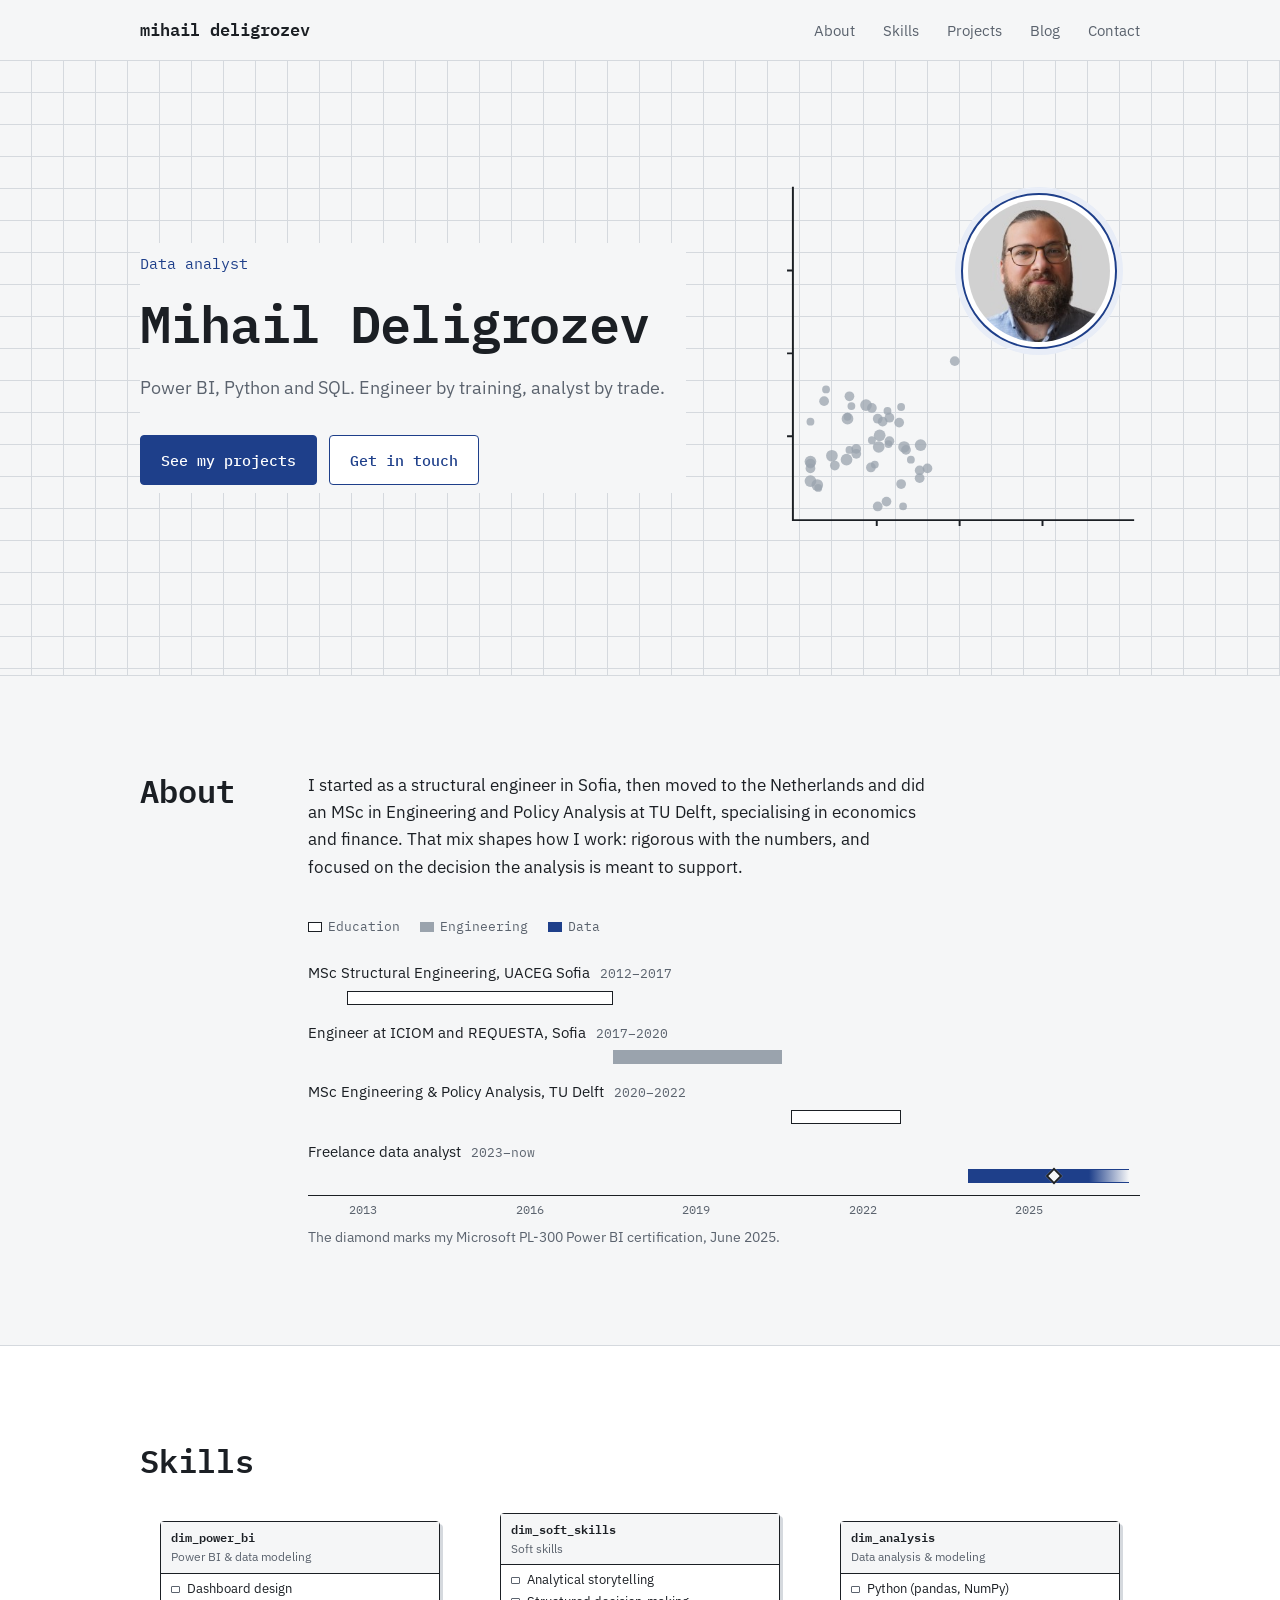
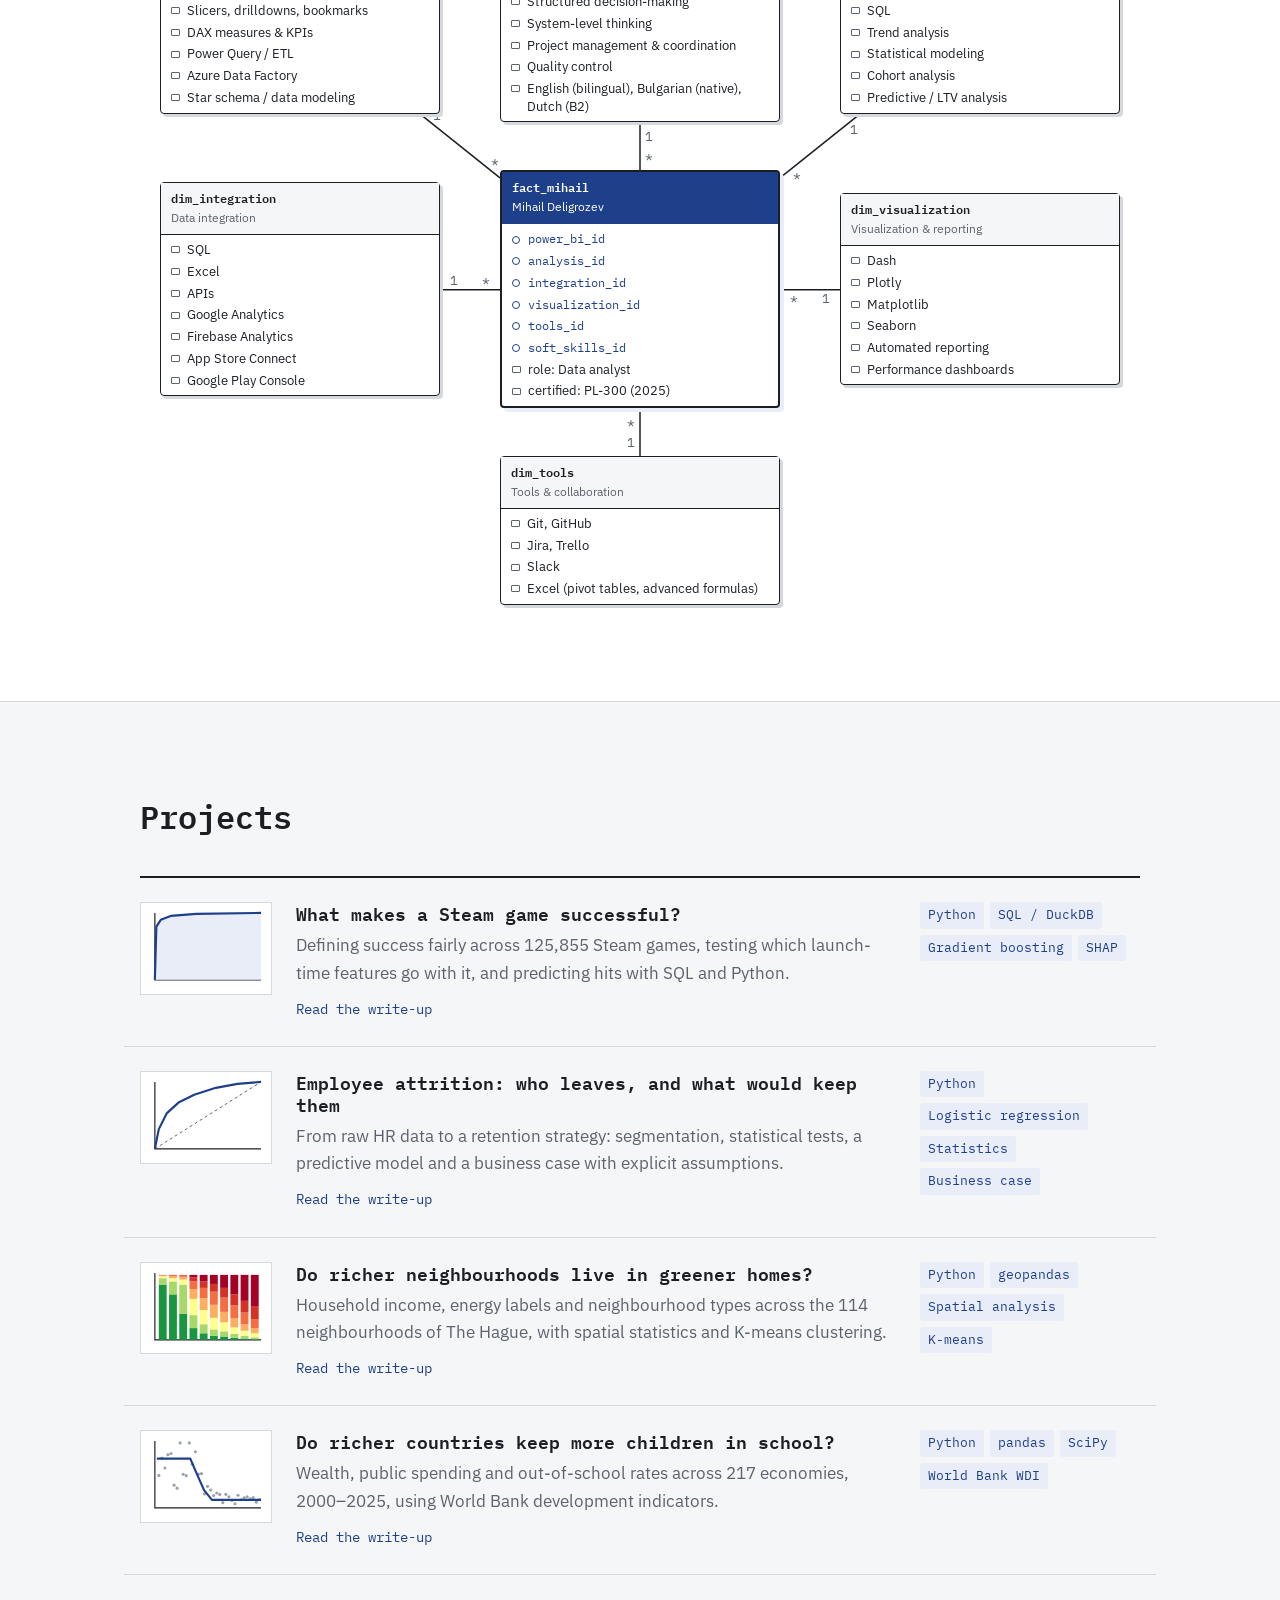
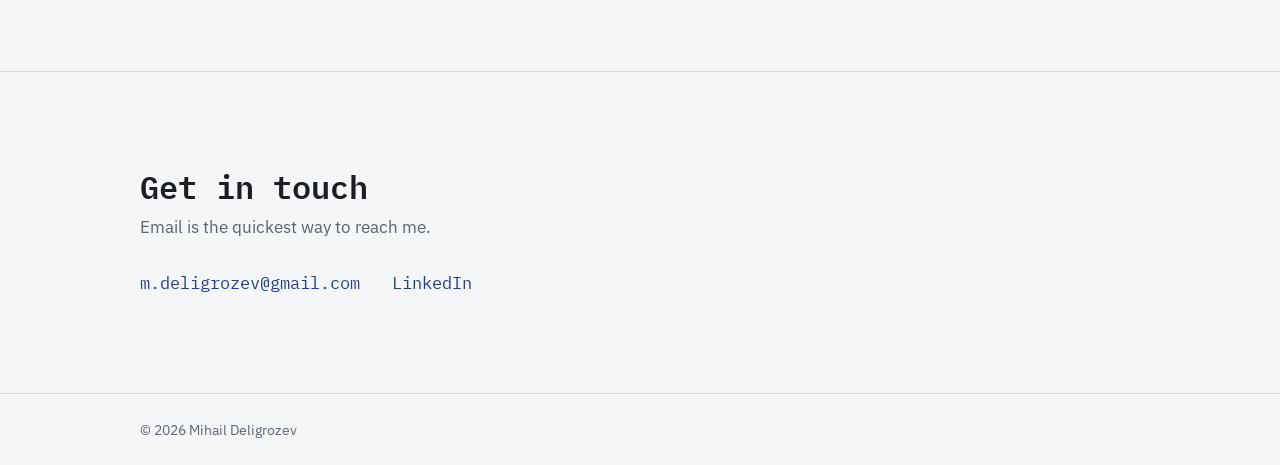
==== commit 13d95fcb: "Update email link in contact section" ====
--- a/index.html
+++ b/index.html
@@ -200,7 +200,7 @@
         <p class="section-intro">Email is the quickest way to reach me.</p>
         <!-- Replace the GitHub and Kaggle links with your own -->
         <ul class="contact-links">
-          <li><a href="m.deligrozev@gmail.com">email</a></li>
+          <li><a href="m.deligrozev@gmail.com">m.deligrozev@gmail.com</a></li>
           <li><a href="https://www.linkedin.com/in/mihail-deligrozev/">LinkedIn</a></li>
         </ul>
       </div>
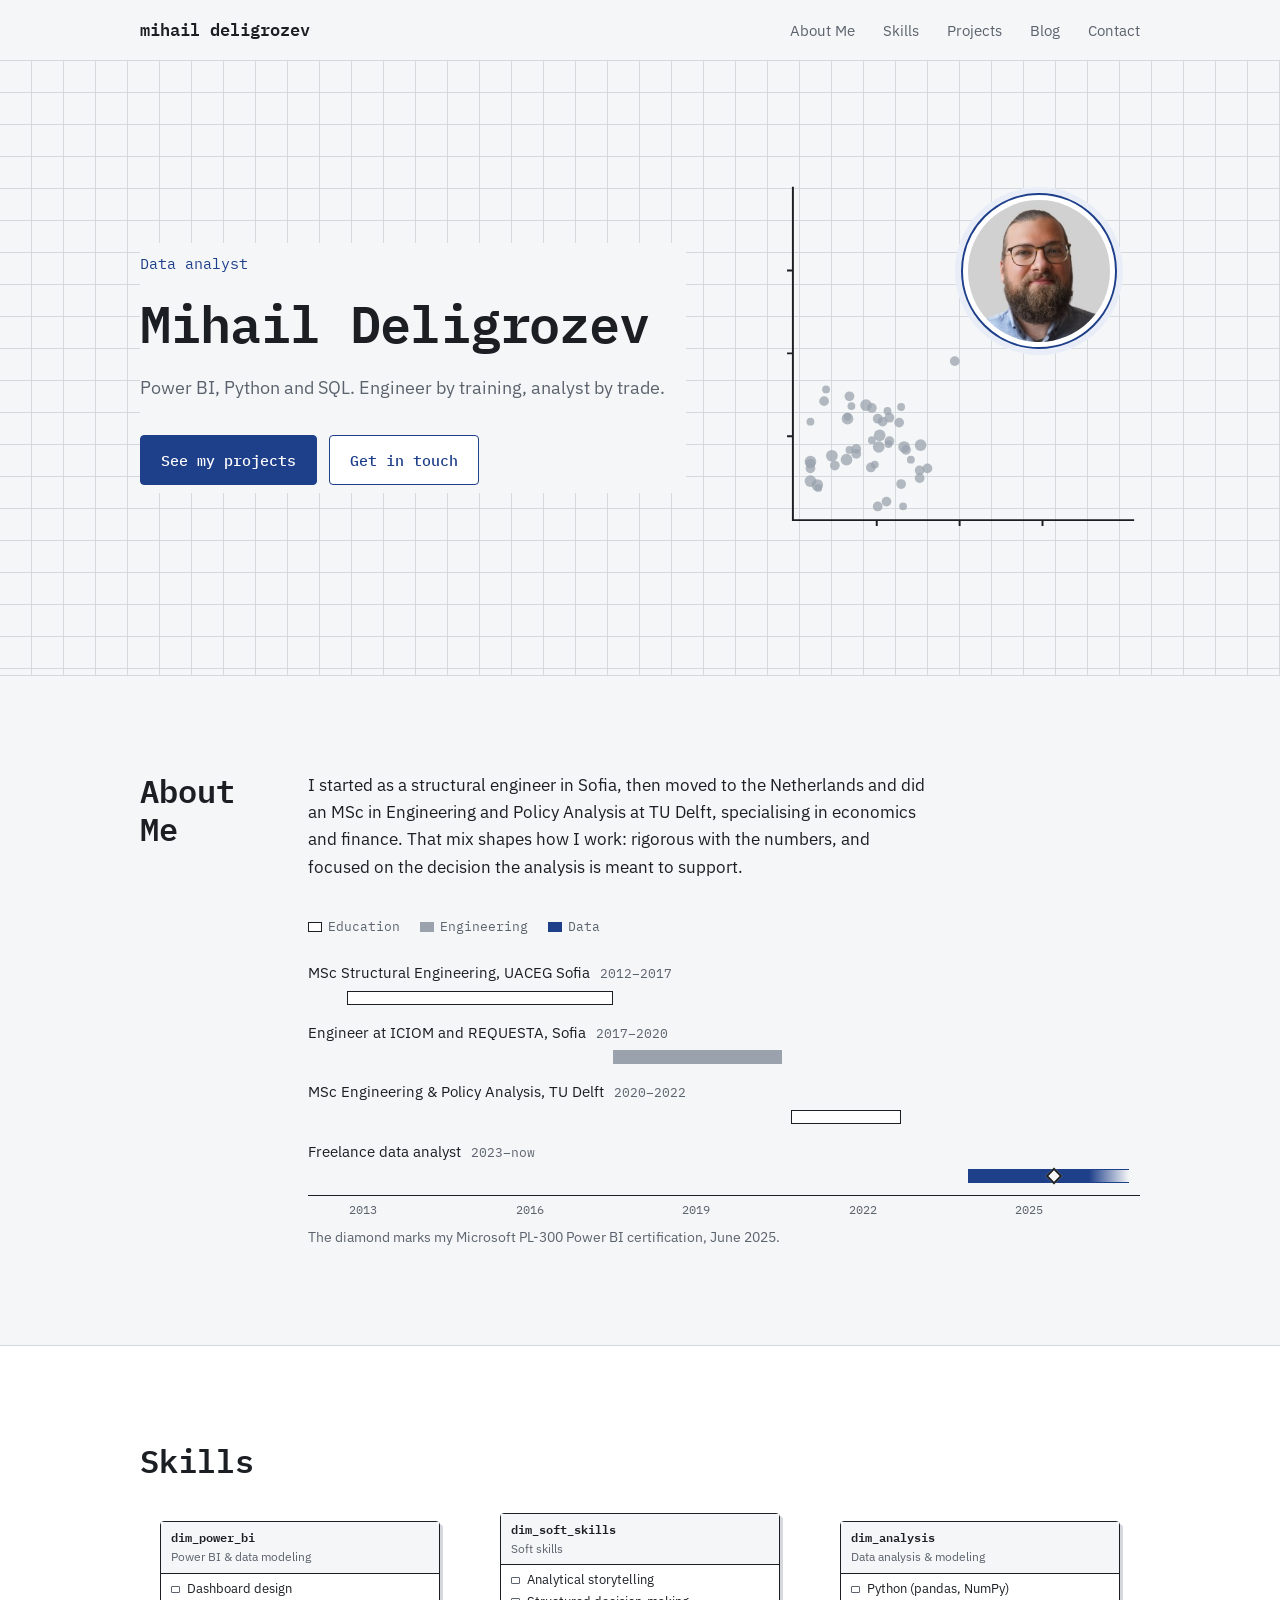
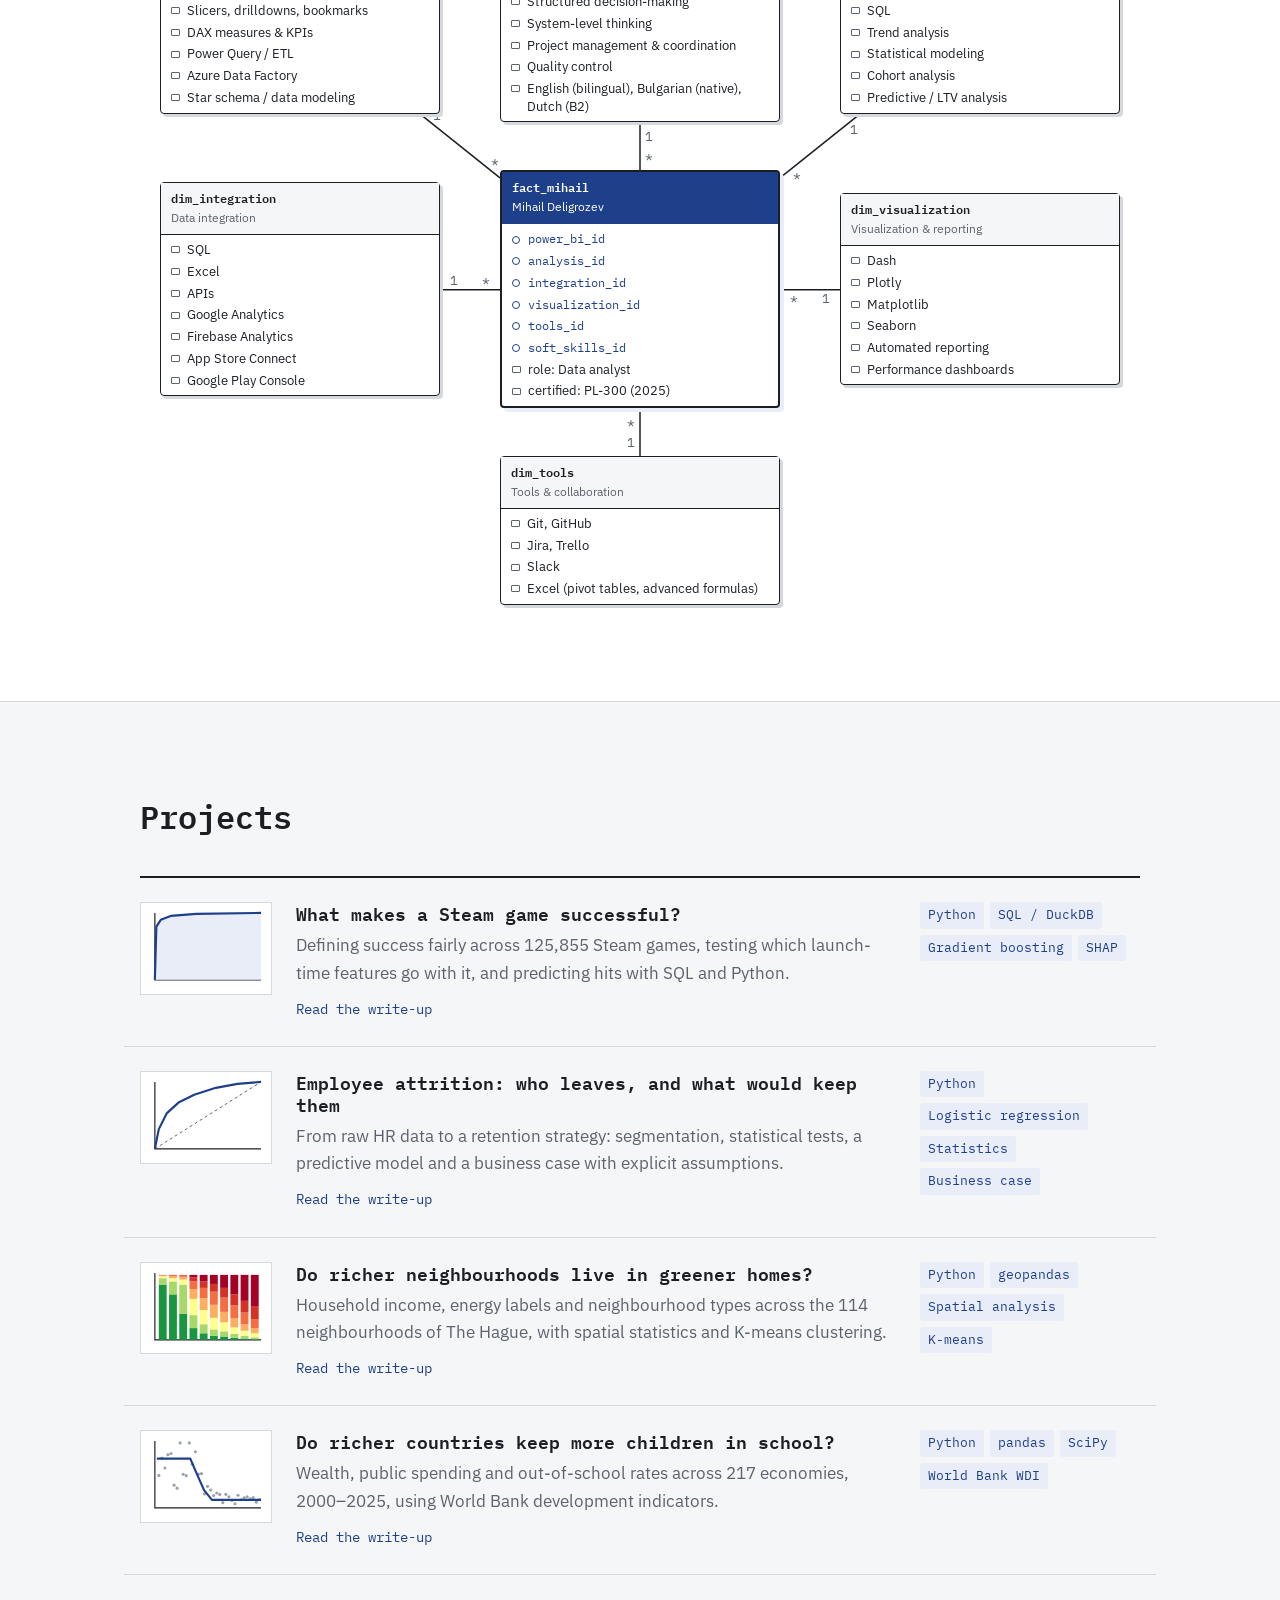
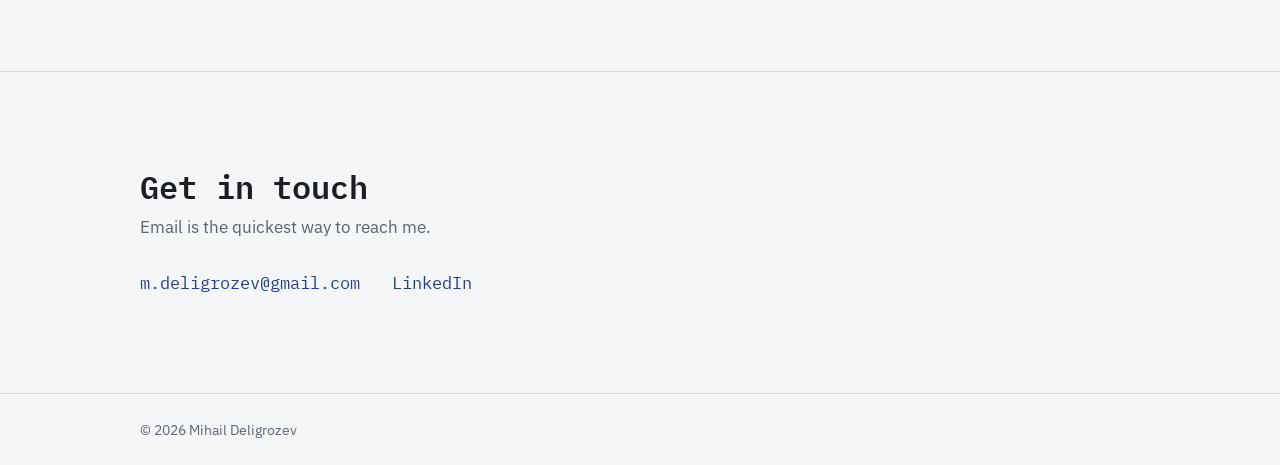
==== commit f59f3dbd: "Change 'About' to 'About Me' in index.html" ====
--- a/index.html
+++ b/index.html
@@ -18,7 +18,7 @@
     <div class="wrap header-inner">
       <a class="logo" href="#top">mihail deligrozev</a>
       <nav aria-label="Main">
-        <a href="#about">About</a>
+        <a href="#about">About Me</a>
         <a href="#skills">Skills</a>
         <a href="#work">Projects</a>
         <a href="blog/">Blog</a>
@@ -60,7 +60,7 @@
     <!-- About -->
     <section id="about" class="section">
       <div class="wrap about">
-        <h2>About</h2>
+        <h2>About Me</h2>
         
         <div class="about-text">
           <p>
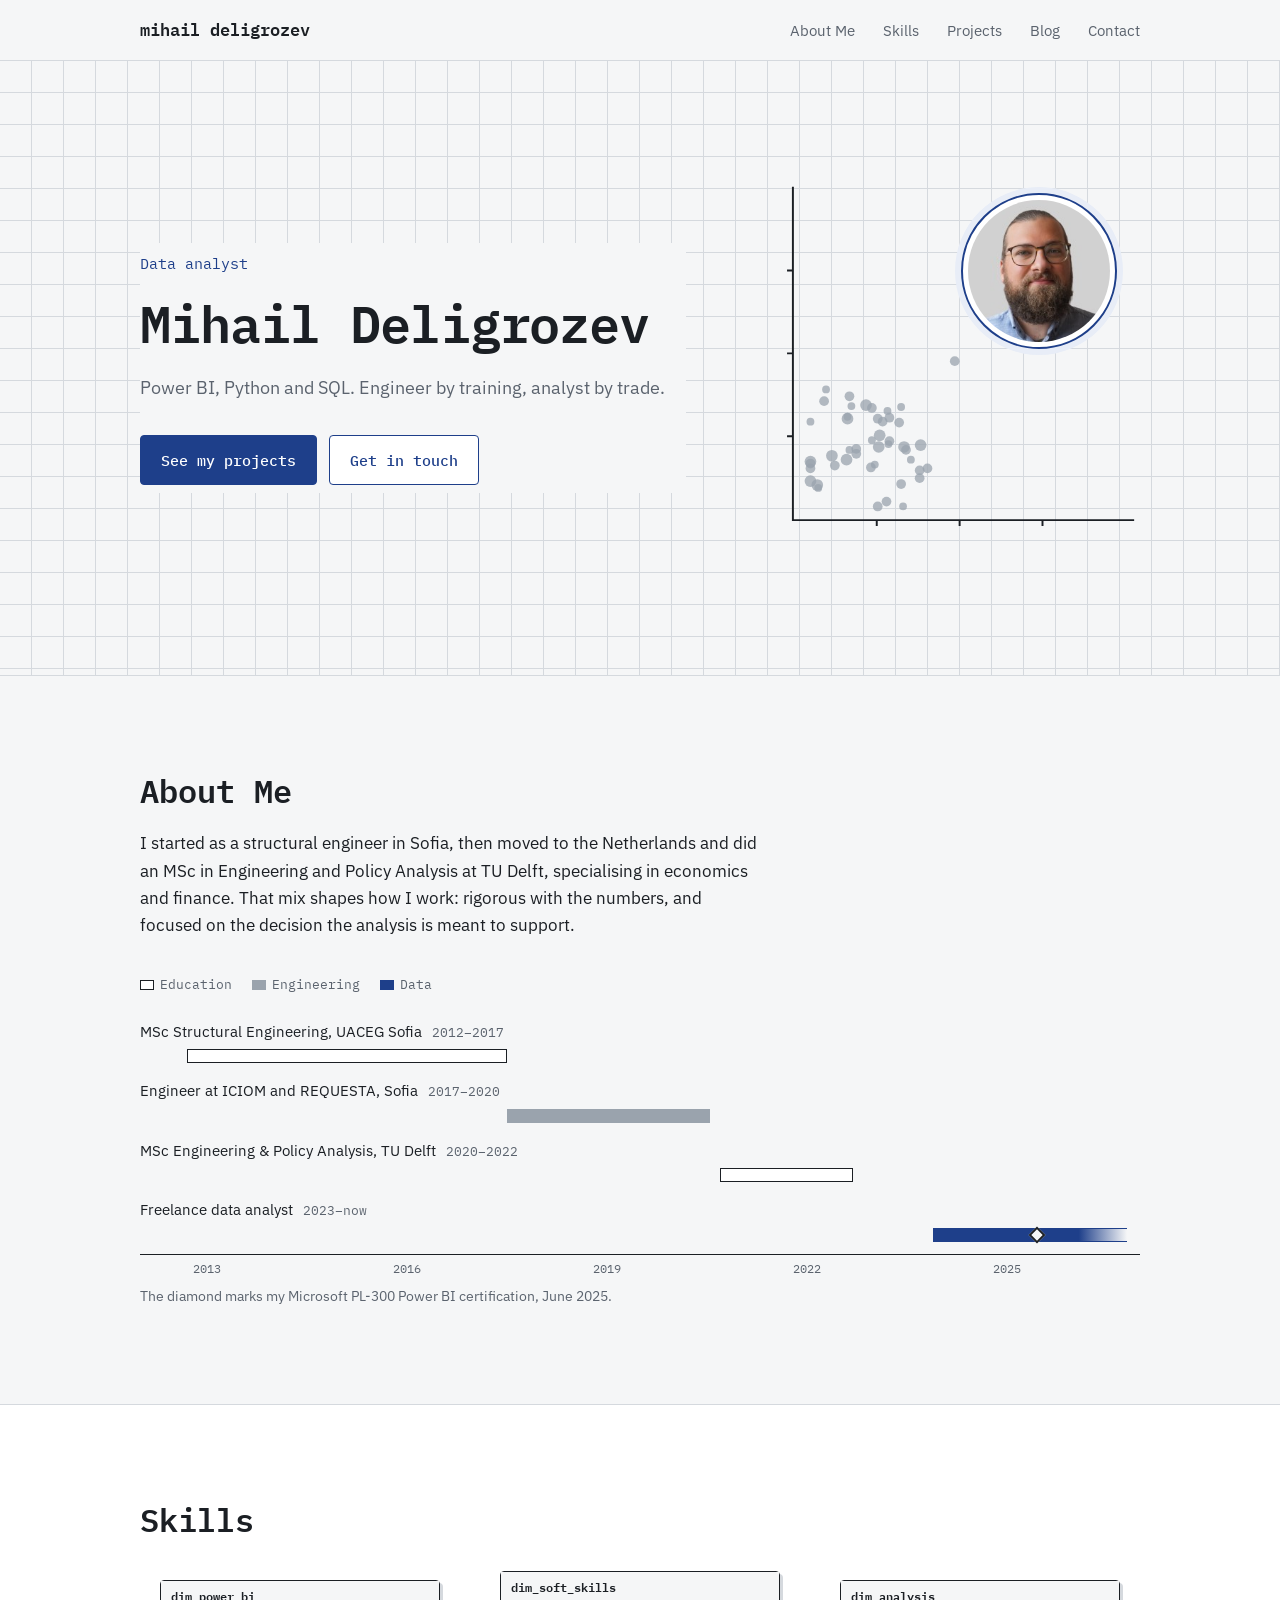
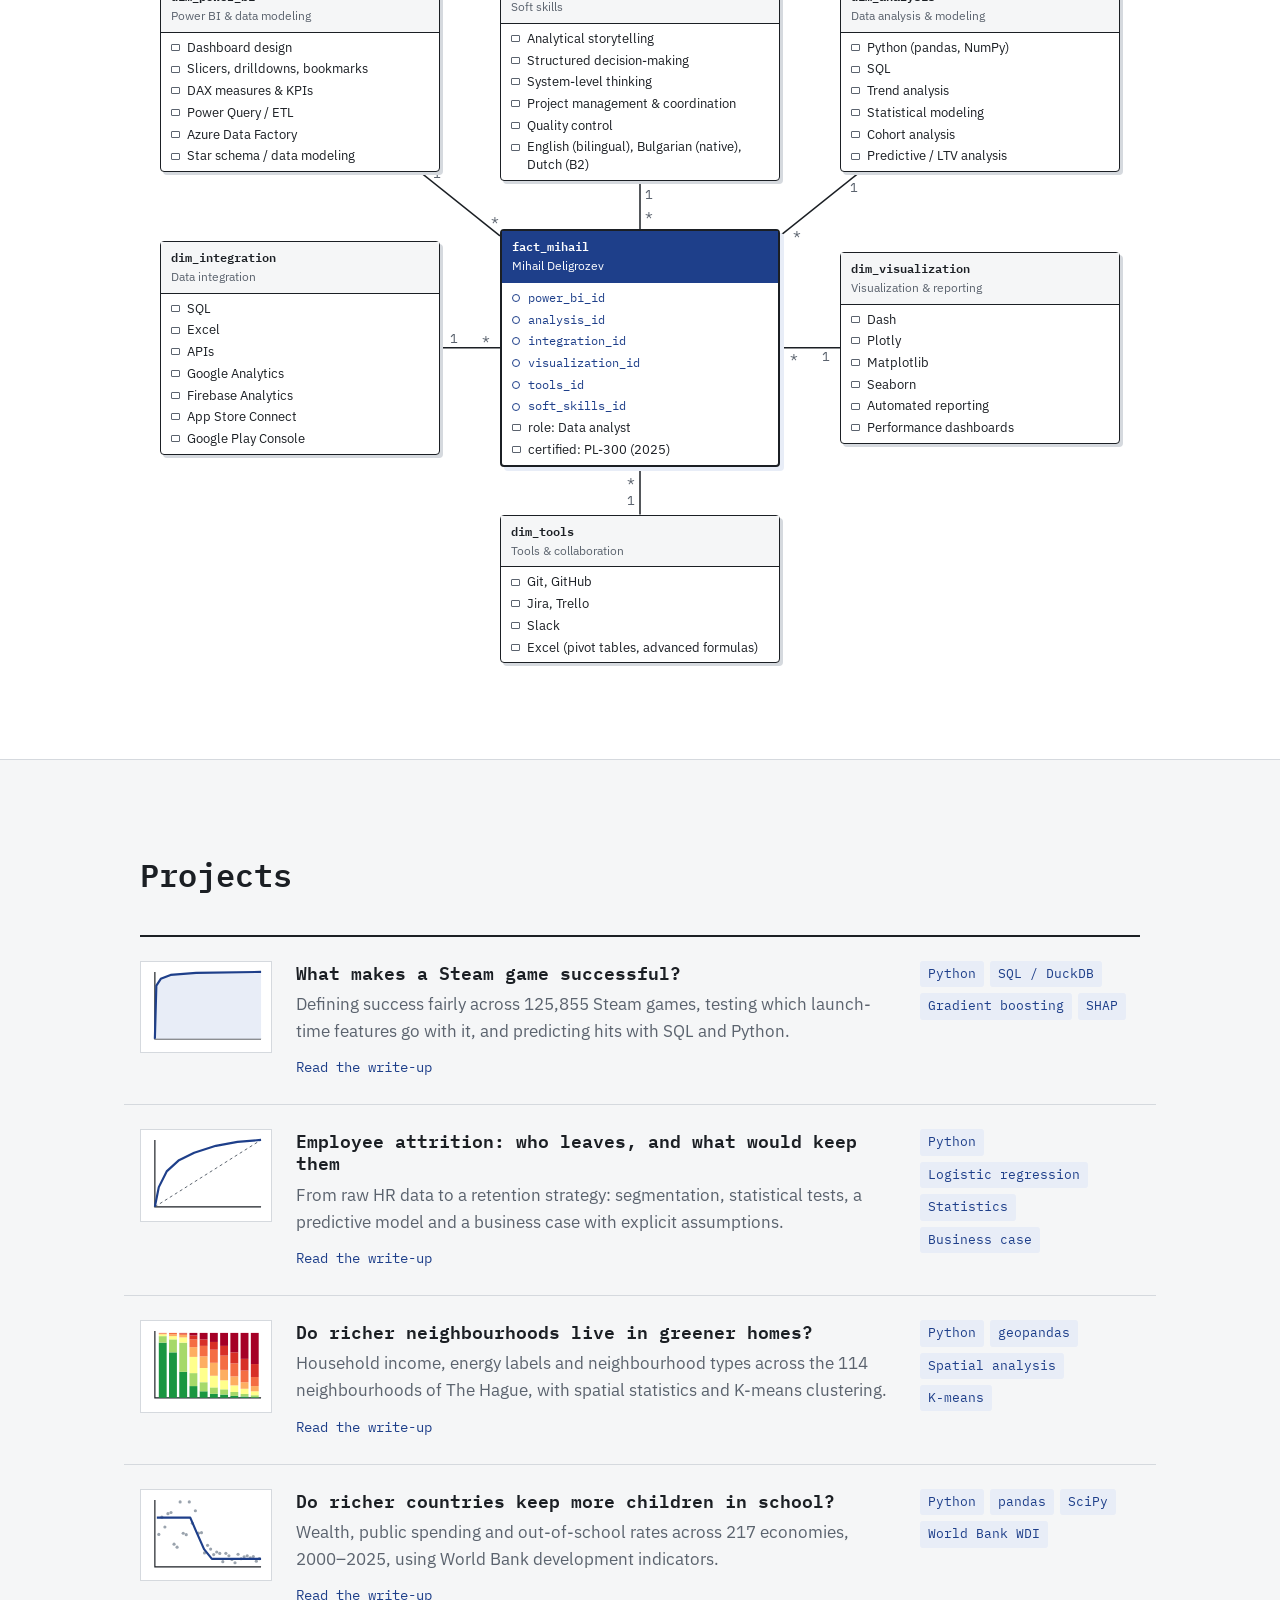
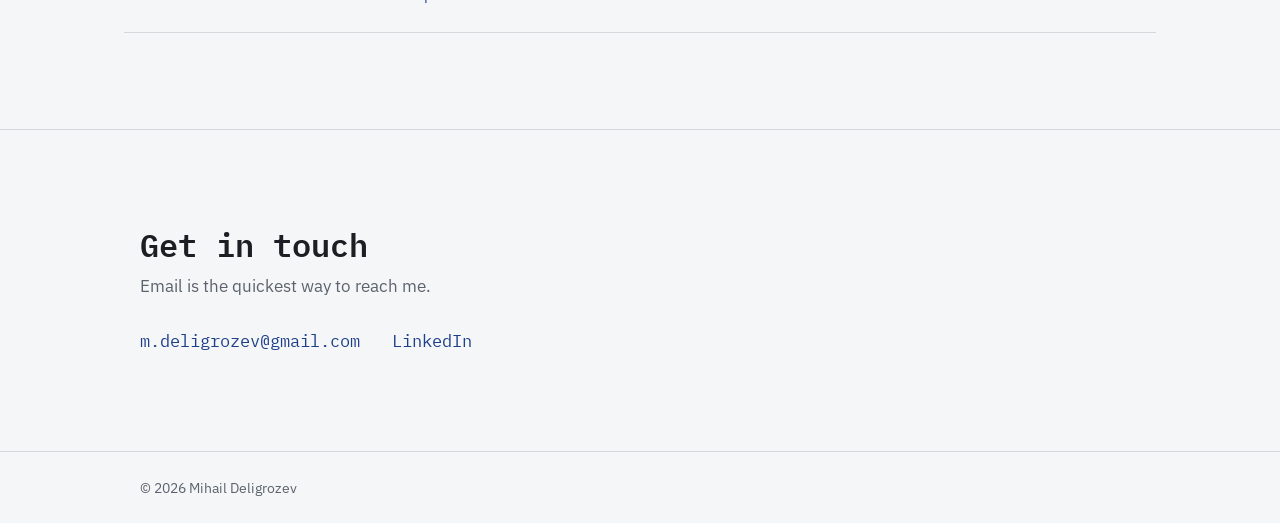
==== commit e914fb09: "Refactor About section in index.html Updated the 'About' section layout and styling." ====
--- a/index.html
+++ b/index.html
@@ -57,11 +57,10 @@
       </div>
     </section>
 
-    <!-- About -->
+   <!-- About -->
     <section id="about" class="section">
-      <div class="wrap about">
-        <h2>About Me</h2>
-        
+      <div class="wrap" style="display: block;">
+        <h2 style="margin-bottom: 20px;">About Me</h2>
         <div class="about-text">
           <p>
             I started as a structural engineer in Sofia, then moved to the Netherlands
@@ -200,7 +199,7 @@
         <p class="section-intro">Email is the quickest way to reach me.</p>
         <!-- Replace the GitHub and Kaggle links with your own -->
         <ul class="contact-links">
-          <li><a href="m.deligrozev@gmail.com">m.deligrozev@gmail.com</a></li>
+          <li><a href="mailto:m.deligrozev@gmail.com">m.deligrozev@gmail.com</a></li>
           <li><a href="https://www.linkedin.com/in/mihail-deligrozev/">LinkedIn</a></li>
         </ul>
       </div>
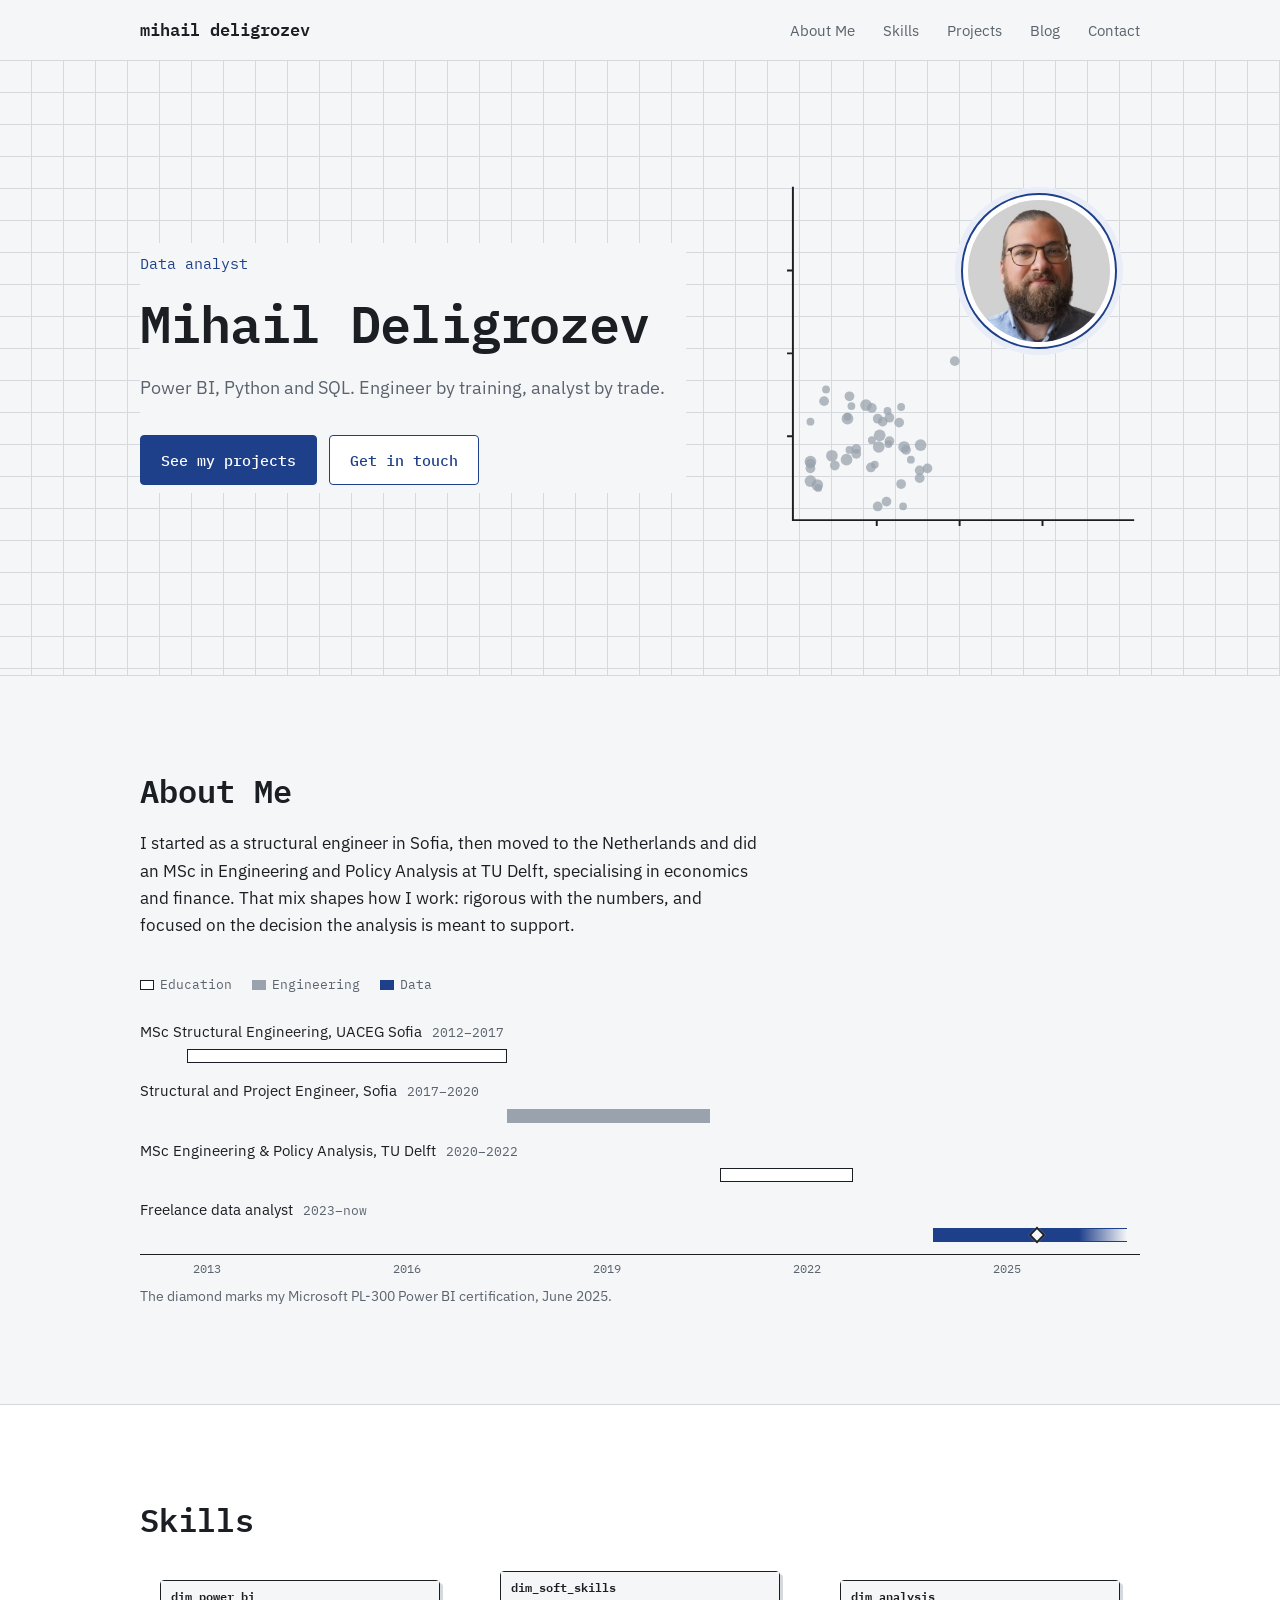
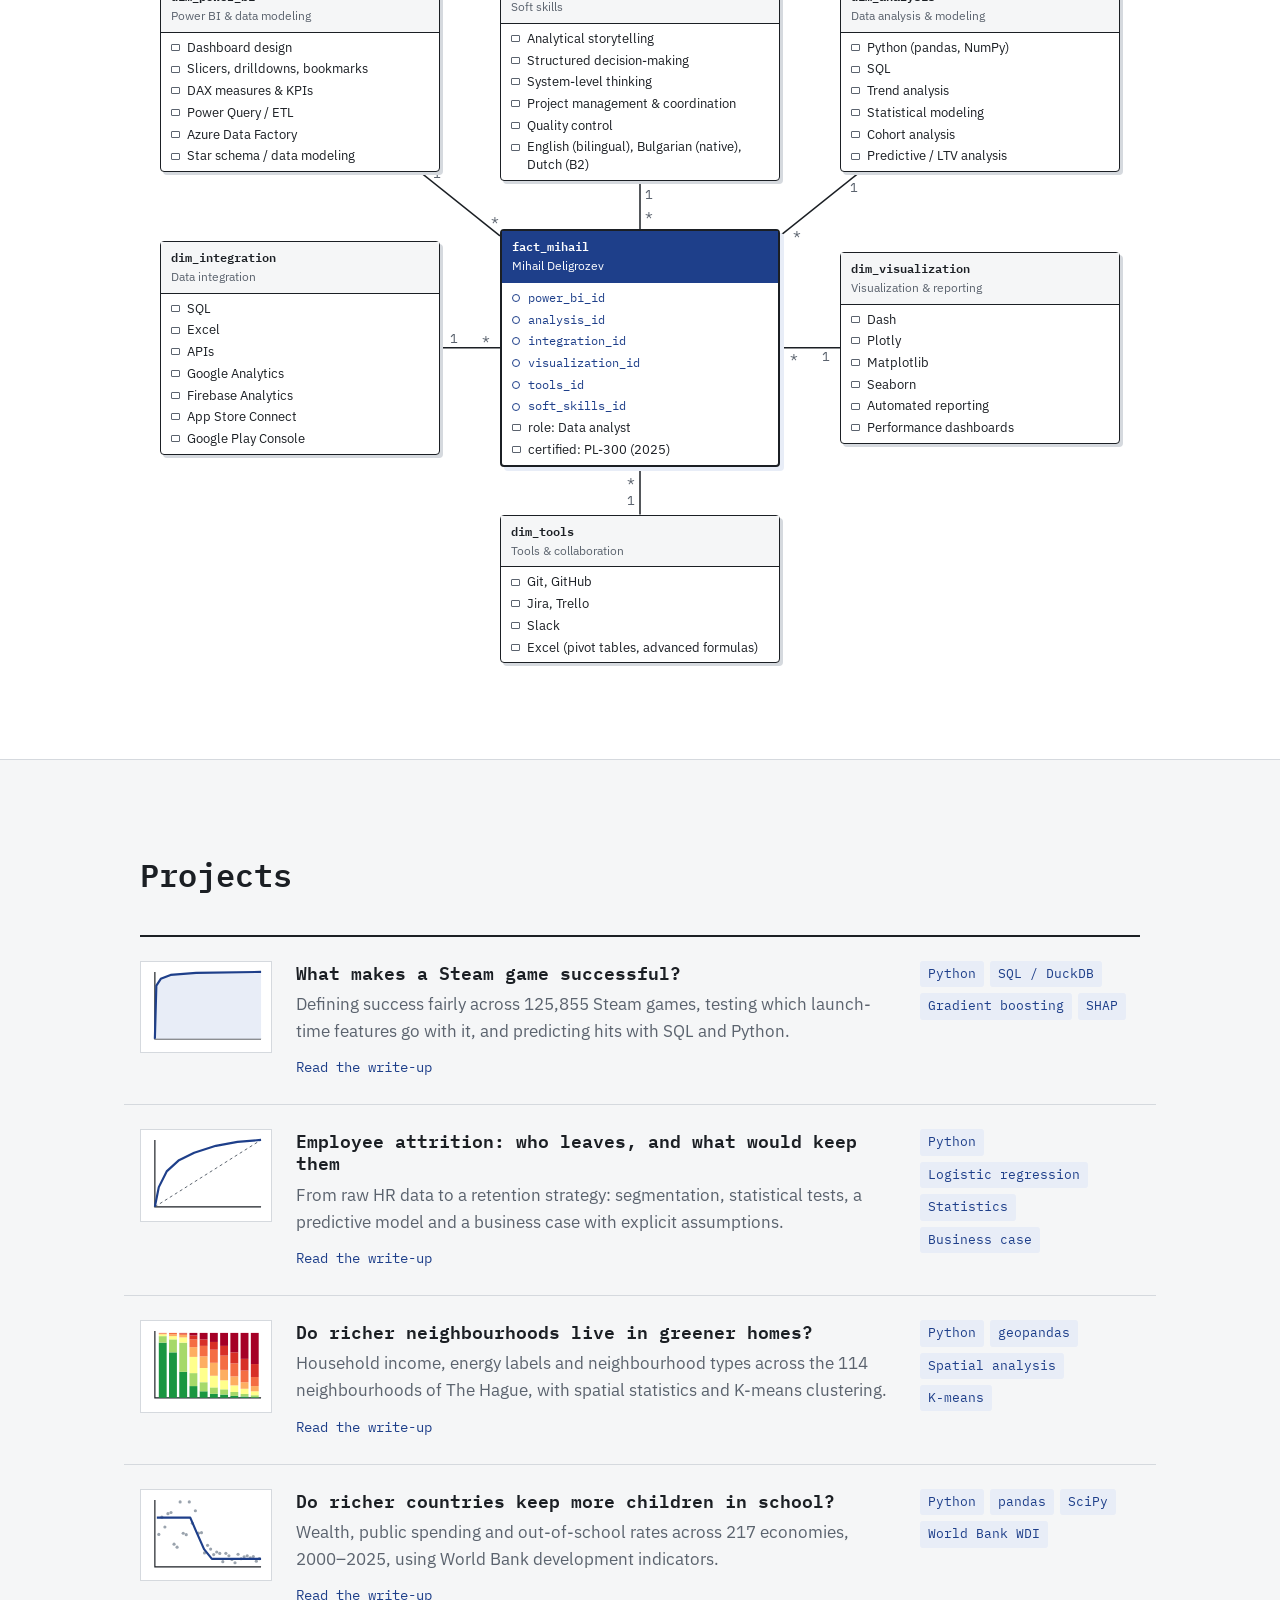
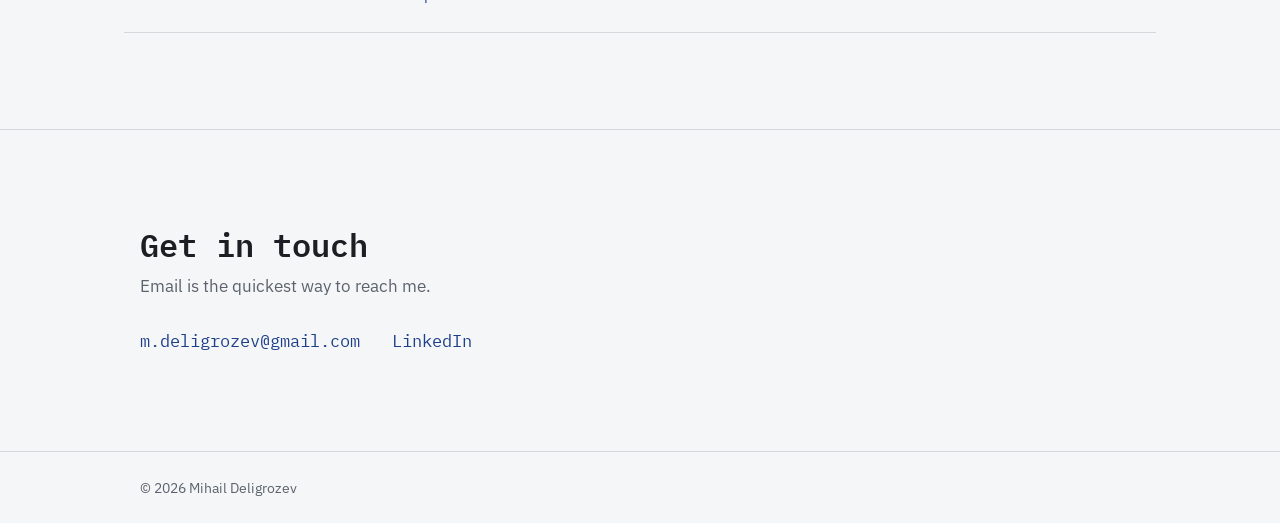
==== commit 8ae48515: "Update job title for clarity in index.html" ====
--- a/index.html
+++ b/index.html
@@ -82,7 +82,7 @@
                 <span class="g-track"><span class="g-bar"></span></span>
               </li>
               <li tabindex="0" data-tip="Jr Project Engineer at ICIOM (2017–2019), then Civil Engineer at REQUESTA (2020)" class="k-eng" style="--s:2017.5; --e:2020.55">
-                <span class="g-label">Engineer at ICIOM and REQUESTA, Sofia <span class="g-years">2017–2020</span></span>
+                <span class="g-label">Structural and Project Engineer, Sofia <span class="g-years">2017–2020</span></span>
                 <span class="g-track"><span class="g-bar"></span></span>
               </li>
               <li tabindex="0" data-tip="TU Delft, Sep 2020 – Sep 2022: economics, finance and decision-making theory" class="k-edu" style="--s:2020.7; --e:2022.7">
